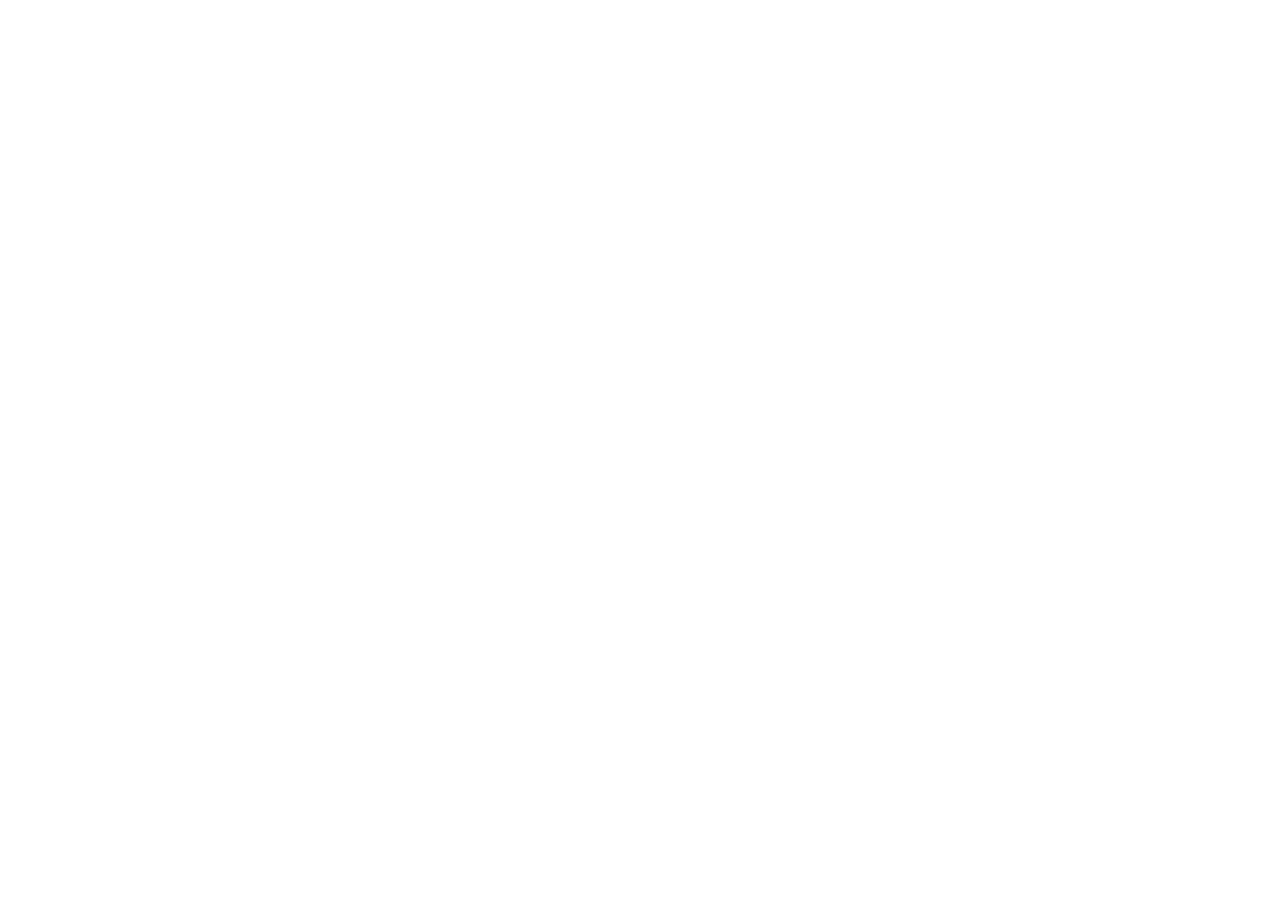
==== index.html @ bfa75e4f "Files and Folders structure done" ====
<!DOCTYPE html>
<html lang="en">
<head>
  <meta charset="UTF-8" />
  <meta name="viewport" content="width=device-width, initial-scale=1.0" />
  <title>linux-quest</title>
  <link rel="stylesheet" href="assets/css/style.css" />
</head>
<body>
  <script src="assets/js/app.js"></script>
</body>
</html>
---- assets/css/style.css ----
/* linux-quest styles */
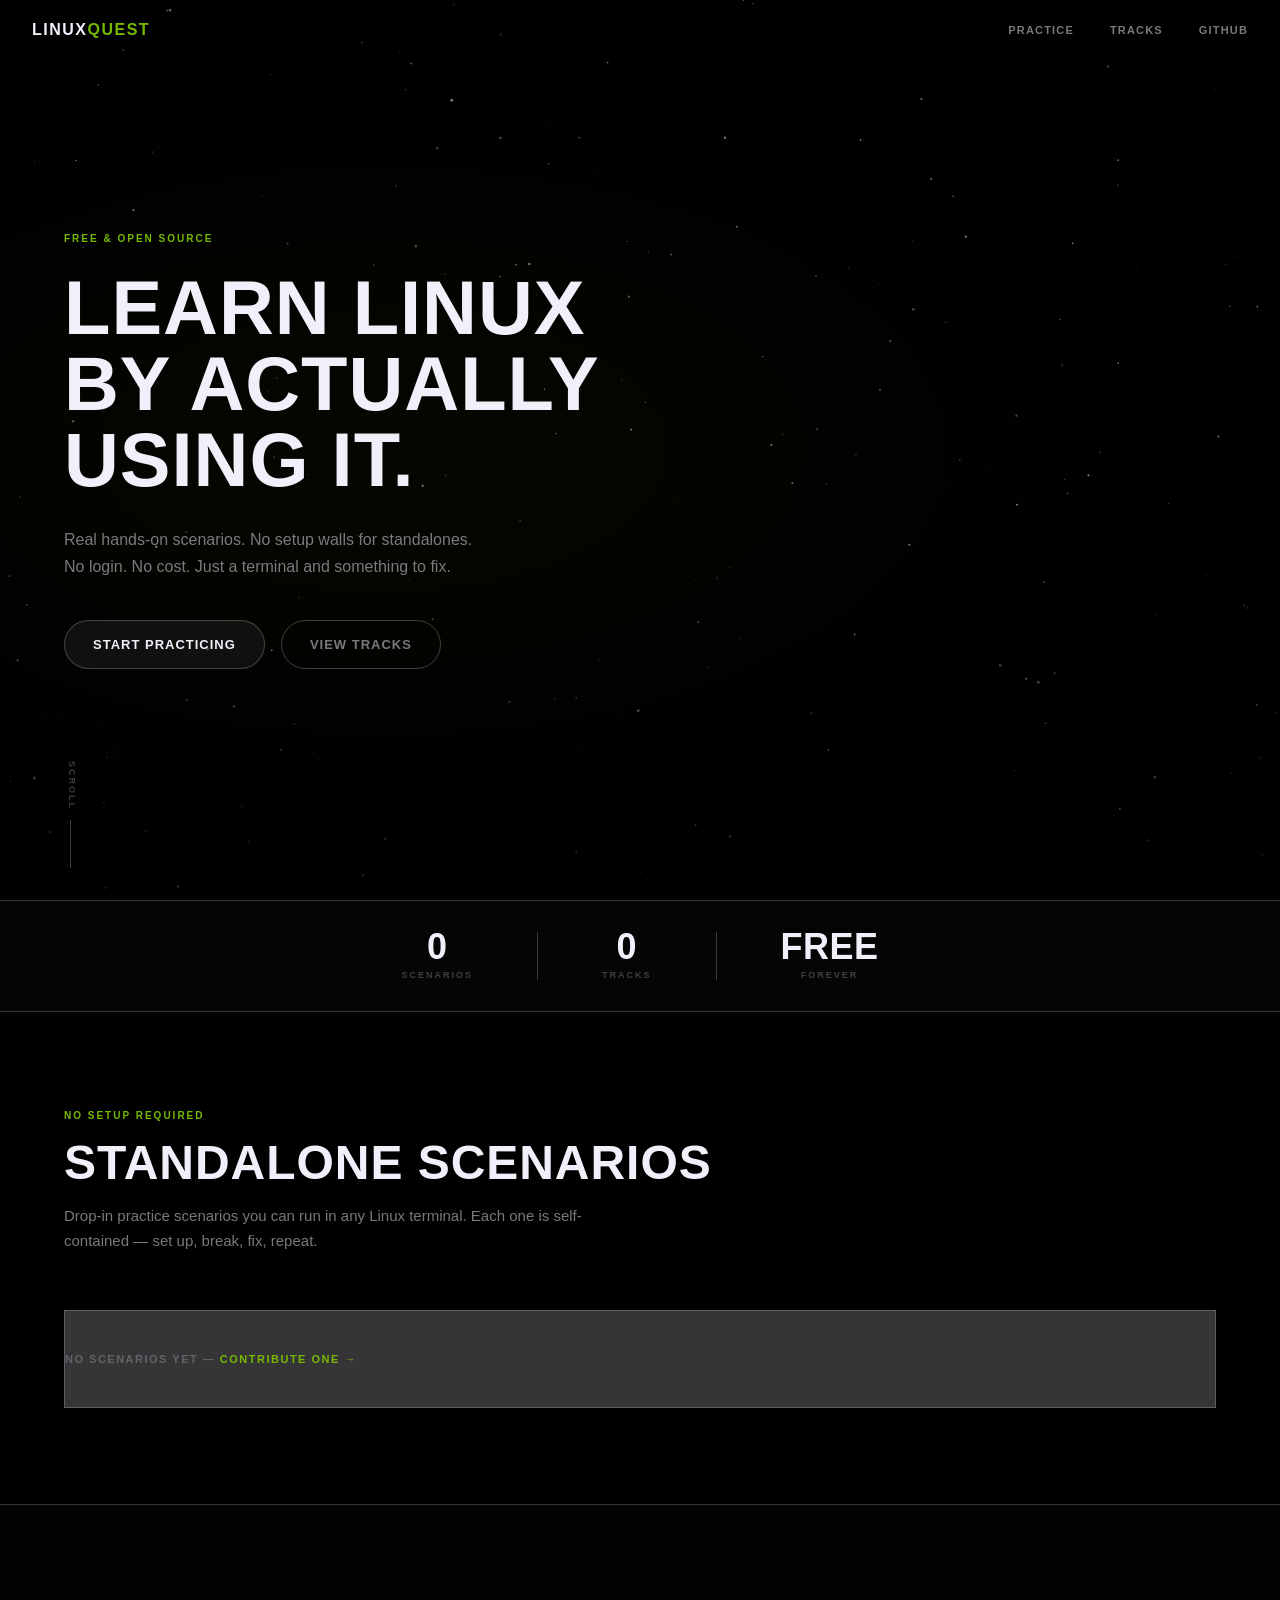
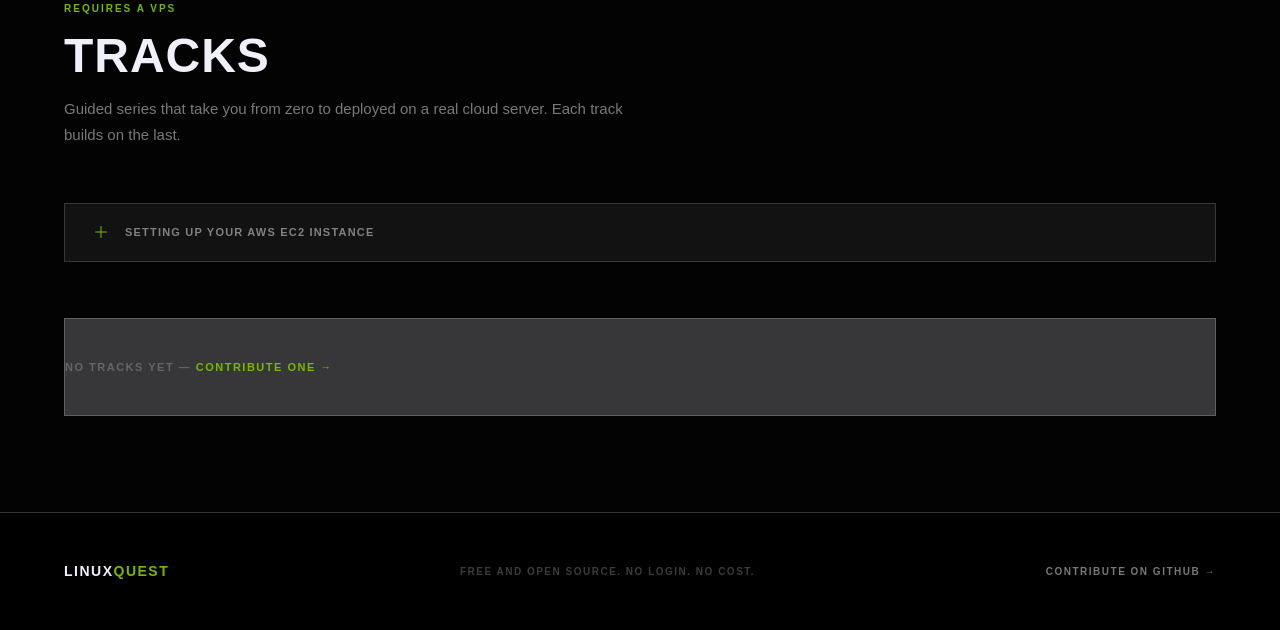
==== commit 1218d37f: "feat: build landing page with SpaceX cinematic design and motion - Full hero section with animated s" ====
--- a/index.html
+++ b/index.html
@@ -3,10 +3,148 @@
 <head>
   <meta charset="UTF-8" />
   <meta name="viewport" content="width=device-width, initial-scale=1.0" />
-  <title>linux-quest</title>
+  <title>LinuxQuest — Learn Linux &amp; DevOps by Doing</title>
+  <meta name="description" content="Free, open source, hands-on Linux and DevOps practice scenarios. No login, no cost." />
   <link rel="stylesheet" href="assets/css/style.css" />
 </head>
 <body>
+
+  <!-- ── Navigation ─────────────────────────────────────────────────── -->
+  <nav class="nav" id="nav">
+    <div class="nav-inner">
+      <a href="index.html" class="nav-logo">LINUX<span class="accent">QUEST</span></a>
+      <div class="nav-links">
+        <a href="#standalone" class="nav-link">PRACTICE</a>
+        <a href="#tracks" class="nav-link">TRACKS</a>
+        <a href="https://github.com/HassanAbdullahHere/linux-quest"
+           class="nav-link" target="_blank" rel="noopener">GITHUB</a>
+      </div>
+      <button class="nav-hamburger" id="nav-hamburger" aria-label="Toggle menu">
+        <span></span><span></span><span></span>
+      </button>
+    </div>
+    <!-- Mobile menu -->
+    <div class="nav-mobile" id="nav-mobile">
+      <a href="#standalone" class="nav-mobile-link">PRACTICE</a>
+      <a href="#tracks" class="nav-mobile-link">TRACKS</a>
+      <a href="https://github.com/HassanAbdullahHere/linux-quest"
+         class="nav-mobile-link" target="_blank" rel="noopener">GITHUB</a>
+    </div>
+  </nav>
+
+  <!-- ── Hero ───────────────────────────────────────────────────────── -->
+  <section class="hero" id="hero">
+    <canvas class="hero-canvas" id="hero-canvas" aria-hidden="true"></canvas>
+    <div class="hero-overlay" aria-hidden="true"></div>
+    <div class="hero-content">
+      <p class="hero-label animate" data-delay="0">FREE &amp; OPEN SOURCE</p>
+      <h1 class="hero-title animate" data-delay="100">
+        LEARN LINUX<br>BY ACTUALLY<br>USING IT.
+      </h1>
+      <p class="hero-sub animate" data-delay="200">
+        Real hands-on scenarios. No setup walls for standalones.<br>
+        No login. No cost. Just a terminal and something to fix.
+      </p>
+      <div class="hero-actions animate" data-delay="300">
+        <a href="#standalone" class="btn-ghost">START PRACTICING</a>
+        <a href="#tracks" class="btn-ghost-dim">VIEW TRACKS</a>
+      </div>
+    </div>
+    <div class="hero-scroll" aria-hidden="true">
+      <span class="hero-scroll-label">SCROLL</span>
+      <div class="hero-scroll-line"></div>
+    </div>
+  </section>
+
+  <!-- ── Stats Bar ──────────────────────────────────────────────────── -->
+  <div class="stats-bar">
+    <div class="stats-inner">
+      <div class="stat animate"><span class="stat-num" id="stat-scenarios">0</span><span class="stat-label">SCENARIOS</span></div>
+      <div class="stat-divider" aria-hidden="true"></div>
+      <div class="stat animate"><span class="stat-num" id="stat-tracks">0</span><span class="stat-label">TRACKS</span></div>
+      <div class="stat-divider" aria-hidden="true"></div>
+      <div class="stat animate"><span class="stat-num">FREE</span><span class="stat-label">FOREVER</span></div>
+    </div>
+  </div>
+
+  <!-- ── Standalone Scenarios ───────────────────────────────────────── -->
+  <section class="scene scene-standalone" id="standalone">
+    <div class="scene-inner">
+      <header class="scene-header animate">
+        <p class="scene-label">NO SETUP REQUIRED</p>
+        <h2 class="scene-title">STANDALONE SCENARIOS</h2>
+        <p class="scene-desc">Drop-in practice scenarios you can run in any Linux terminal. Each one is self-contained — set up, break, fix, repeat.</p>
+      </header>
+      <div id="standalone-grid" class="scenario-grid" aria-live="polite">
+        <p class="state-msg">LOADING SCENARIOS…</p>
+      </div>
+    </div>
+  </section>
+
+  <!-- ── Tracks ─────────────────────────────────────────────────────── -->
+  <section class="scene scene-tracks" id="tracks">
+    <div class="scene-inner">
+      <header class="scene-header animate">
+        <p class="scene-label">REQUIRES A VPS</p>
+        <h2 class="scene-title">TRACKS</h2>
+        <p class="scene-desc">Guided series that take you from zero to deployed on a real cloud server. Each track builds on the last.</p>
+      </header>
+
+      <!-- EC2 Setup Accordion -->
+      <details class="accordion animate">
+        <summary class="accordion-summary">
+          <span class="accordion-icon" aria-hidden="true"></span>
+          <span>SETTING UP YOUR AWS EC2 INSTANCE</span>
+        </summary>
+        <div class="accordion-body">
+          <p class="accordion-intro">
+            Tracks run on a real cloud VPS — an AWS EC2 instance.
+            The free tier is more than enough. Follow these two videos to get set up.
+          </p>
+          <div class="video-grid">
+            <div class="video-wrap">
+              <p class="video-label">01 — CREATE A FREE AWS ACCOUNT</p>
+              <div class="video-frame">
+                <!-- <iframe src="https://www.youtube.com/embed/VIDEO_ID_1"
+                  title="How to create a free AWS account" allowfullscreen></iframe> -->
+                <div class="video-placeholder">
+                  <span class="video-ph-title">HOW TO CREATE A FREE AWS ACCOUNT</span>
+                  <small class="video-ph-sub">YOUTUBE VIDEO COMING SOON</small>
+                </div>
+              </div>
+            </div>
+            <div class="video-wrap">
+              <p class="video-label">02 — LAUNCH AN EC2 AND SSH INTO IT</p>
+              <div class="video-frame">
+                <!-- <iframe src="https://www.youtube.com/embed/VIDEO_ID_2"
+                  title="How to launch an EC2 and SSH into it" allowfullscreen></iframe> -->
+                <div class="video-placeholder">
+                  <span class="video-ph-title">HOW TO LAUNCH AN EC2 AND SSH INTO IT</span>
+                  <small class="video-ph-sub">YOUTUBE VIDEO COMING SOON</small>
+                </div>
+              </div>
+            </div>
+          </div>
+        </div>
+      </details>
+
+      <!-- Tracks Grid -->
+      <div id="tracks-grid" class="tracks-grid" aria-live="polite">
+        <p class="state-msg">LOADING TRACKS…</p>
+      </div>
+    </div>
+  </section>
+
+  <!-- ── Footer ─────────────────────────────────────────────────────── -->
+  <footer class="footer">
+    <div class="footer-inner">
+      <a href="index.html" class="nav-logo footer-logo">LINUX<span class="accent">QUEST</span></a>
+      <p class="footer-text">FREE AND OPEN SOURCE. NO LOGIN. NO COST.</p>
+      <a href="https://github.com/HassanAbdullahHere/linux-quest"
+         class="footer-link" target="_blank" rel="noopener">CONTRIBUTE ON GITHUB →</a>
+    </div>
+  </footer>
+
   <script src="assets/js/app.js"></script>
 </body>
 </html>
--- a/assets/css/style.css
+++ b/assets/css/style.css
@@ -1 +1,851 @@
-/* linux-quest styles */
+/* ── LinuxQuest — SpaceX Cinematic Design System ─────────────────── */
+
+/* ── Custom Properties ─────────────────────────────────────────────── */
+:root {
+  --black:        #000000;
+  --spectral:     #f0f0fa;
+  --muted:        rgba(240, 240, 250, 0.5);
+  --faint:        rgba(240, 240, 250, 0.25);
+  --ghost-bg:     rgba(240, 240, 250, 0.06);
+  --ghost-border: rgba(240, 240, 250, 0.22);
+  --ghost-hover:  rgba(240, 240, 250, 0.13);
+  --overlay:      rgba(0, 0, 0, 0.55);
+  --green:        #76b900;   /* terminal accent — used sparingly */
+  --green-dim:    rgba(118, 185, 0, 0.7);
+
+  --font: Arial, Verdana, sans-serif;
+  --radius-btn: 32px;
+  --radius-sm: 4px;
+}
+
+/* ── Reset ──────────────────────────────────────────────────────────── */
+*, *::before, *::after { box-sizing: border-box; margin: 0; padding: 0; }
+
+html { scroll-behavior: smooth; }
+
+body {
+  font-family: var(--font);
+  font-size: 16px;
+  line-height: 1.5;
+  background: var(--black);
+  color: var(--spectral);
+  overflow-x: hidden;
+}
+
+a { text-decoration: none; color: inherit; }
+img { display: block; max-width: 100%; }
+
+/* ── Scroll Animations ──────────────────────────────────────────────── */
+.animate {
+  opacity: 0;
+  transform: translateY(28px);
+  transition: opacity 0.75s cubic-bezier(0.22, 1, 0.36, 1),
+              transform 0.75s cubic-bezier(0.22, 1, 0.36, 1);
+}
+
+.animate.visible {
+  opacity: 1;
+  transform: translateY(0);
+}
+
+/* ── Navigation ─────────────────────────────────────────────────────── */
+.nav {
+  position: fixed;
+  top: 0;
+  left: 0;
+  right: 0;
+  z-index: 100;
+  transition: background 0.4s ease, border-color 0.4s ease;
+  border-bottom: 1px solid transparent;
+}
+
+.nav.scrolled {
+  background: rgba(0, 0, 0, 0.82);
+  backdrop-filter: blur(14px);
+  -webkit-backdrop-filter: blur(14px);
+  border-bottom-color: var(--ghost-border);
+}
+
+.nav-inner {
+  display: flex;
+  align-items: center;
+  justify-content: space-between;
+  height: 60px;
+  padding: 0 32px;
+  max-width: 1400px;
+  margin-inline: auto;
+}
+
+.nav-logo {
+  font-size: 16px;
+  font-weight: 700;
+  letter-spacing: 1.5px;
+  color: var(--spectral);
+}
+
+.nav-logo .accent { color: var(--green); }
+
+.nav-links {
+  display: flex;
+  align-items: center;
+  gap: 36px;
+}
+
+.nav-link {
+  font-size: 11px;
+  font-weight: 700;
+  letter-spacing: 1.17px;
+  text-transform: uppercase;
+  color: var(--muted);
+  transition: color 0.2s;
+}
+
+.nav-link:hover { color: var(--spectral); }
+
+/* Hamburger */
+.nav-hamburger {
+  display: none;
+  flex-direction: column;
+  gap: 5px;
+  background: none;
+  border: none;
+  cursor: pointer;
+  padding: 4px;
+}
+
+.nav-hamburger span {
+  display: block;
+  width: 22px;
+  height: 1px;
+  background: var(--spectral);
+  transition: transform 0.25s, opacity 0.25s;
+}
+
+.nav-hamburger.open span:nth-child(1) { transform: translateY(6px) rotate(45deg); }
+.nav-hamburger.open span:nth-child(2) { opacity: 0; }
+.nav-hamburger.open span:nth-child(3) { transform: translateY(-6px) rotate(-45deg); }
+
+/* Mobile menu */
+.nav-mobile {
+  display: none;
+  flex-direction: column;
+  background: rgba(0, 0, 0, 0.95);
+  border-top: 1px solid var(--ghost-border);
+  padding: 16px 32px 24px;
+  gap: 4px;
+}
+
+.nav-mobile.open { display: flex; }
+
+.nav-mobile-link {
+  font-size: 13px;
+  font-weight: 700;
+  letter-spacing: 1.17px;
+  text-transform: uppercase;
+  color: var(--muted);
+  padding: 12px 0;
+  border-bottom: 1px solid var(--ghost-border);
+  transition: color 0.2s;
+}
+
+.nav-mobile-link:last-child { border-bottom: none; }
+.nav-mobile-link:hover { color: var(--spectral); }
+
+/* ── Buttons ─────────────────────────────────────────────────────────── */
+.btn-ghost {
+  display: inline-block;
+  padding: 14px 28px;
+  background: var(--ghost-bg);
+  border: 1px solid var(--ghost-border);
+  border-radius: var(--radius-btn);
+  color: var(--spectral);
+  font-size: 13px;
+  font-weight: 700;
+  letter-spacing: 1px;
+  text-transform: uppercase;
+  cursor: pointer;
+  transition: background 0.2s, border-color 0.2s, transform 0.15s;
+  white-space: nowrap;
+}
+
+.btn-ghost:hover {
+  background: rgba(240, 240, 250, 0.12);
+  border-color: rgba(240, 240, 250, 0.5);
+  transform: translateY(-1px);
+}
+
+.btn-ghost:active { transform: translateY(0); }
+
+.btn-ghost-dim {
+  display: inline-block;
+  padding: 14px 28px;
+  background: transparent;
+  border: 1px solid var(--faint);
+  border-radius: var(--radius-btn);
+  color: var(--muted);
+  font-size: 13px;
+  font-weight: 700;
+  letter-spacing: 1px;
+  text-transform: uppercase;
+  cursor: pointer;
+  transition: border-color 0.2s, color 0.2s, transform 0.15s;
+  white-space: nowrap;
+}
+
+.btn-ghost-dim:hover {
+  border-color: var(--ghost-border);
+  color: var(--spectral);
+  transform: translateY(-1px);
+}
+
+/* Small ghost for cards */
+.btn-ghost-sm {
+  display: inline-block;
+  padding: 10px 20px;
+  background: var(--ghost-bg);
+  border: 1px solid var(--ghost-border);
+  border-radius: var(--radius-btn);
+  color: var(--spectral);
+  font-size: 11px;
+  font-weight: 700;
+  letter-spacing: 1px;
+  text-transform: uppercase;
+  cursor: pointer;
+  transition: background 0.2s, border-color 0.2s;
+}
+
+.btn-ghost-sm:hover {
+  background: rgba(240, 240, 250, 0.12);
+  border-color: rgba(240, 240, 250, 0.5);
+}
+
+/* ── Hero ─────────────────────────────────────────────────────────────── */
+.hero {
+  position: relative;
+  width: 100%;
+  height: 100vh;
+  min-height: 600px;
+  display: flex;
+  align-items: center;
+  overflow: hidden;
+}
+
+.hero-canvas {
+  position: absolute;
+  inset: 0;
+  width: 100%;
+  height: 100%;
+}
+
+.hero-overlay {
+  position: absolute;
+  inset: 0;
+  background: radial-gradient(ellipse at 30% 50%, rgba(118, 185, 0, 0.04) 0%, transparent 60%),
+              linear-gradient(to bottom, rgba(0,0,0,0.2) 0%, rgba(0,0,0,0) 40%, rgba(0,0,0,0.6) 100%);
+  pointer-events: none;
+}
+
+.hero-content {
+  position: relative;
+  z-index: 2;
+  padding: 0 64px;
+  max-width: 900px;
+}
+
+.hero-label {
+  font-size: 10px;
+  font-weight: 700;
+  letter-spacing: 2px;
+  text-transform: uppercase;
+  color: var(--green);
+  margin-bottom: 24px;
+}
+
+.hero-title {
+  font-size: clamp(40px, 6vw, 76px);
+  font-weight: 700;
+  line-height: 1.0;
+  letter-spacing: 0.96px;
+  text-transform: uppercase;
+  color: var(--spectral);
+  margin-bottom: 28px;
+}
+
+.hero-sub {
+  font-size: 16px;
+  font-weight: 400;
+  line-height: 1.7;
+  color: var(--muted);
+  margin-bottom: 40px;
+  max-width: 480px;
+}
+
+.hero-actions {
+  display: flex;
+  gap: 16px;
+  flex-wrap: wrap;
+}
+
+/* Scroll hint */
+.hero-scroll {
+  position: absolute;
+  bottom: 32px;
+  left: 64px;
+  z-index: 2;
+  display: flex;
+  flex-direction: column;
+  align-items: center;
+  gap: 10px;
+}
+
+.hero-scroll-label {
+  font-size: 9px;
+  font-weight: 700;
+  letter-spacing: 2px;
+  text-transform: uppercase;
+  color: var(--faint);
+  writing-mode: vertical-lr;
+}
+
+.hero-scroll-line {
+  width: 1px;
+  height: 48px;
+  background: var(--faint);
+  position: relative;
+  overflow: hidden;
+}
+
+.hero-scroll-line::after {
+  content: '';
+  position: absolute;
+  top: -100%;
+  left: 0;
+  width: 100%;
+  height: 100%;
+  background: var(--spectral);
+  animation: scrollPulse 2s ease-in-out infinite;
+}
+
+@keyframes scrollPulse {
+  0%   { top: -100%; }
+  50%  { top: 0%; }
+  100% { top: 100%; }
+}
+
+/* ── Stats Bar ────────────────────────────────────────────────────────── */
+.stats-bar {
+  border-top: 1px solid var(--ghost-border);
+  border-bottom: 1px solid var(--ghost-border);
+  background: rgba(240, 240, 250, 0.02);
+}
+
+.stats-inner {
+  display: flex;
+  align-items: center;
+  justify-content: center;
+  gap: 0;
+  max-width: 1400px;
+  margin-inline: auto;
+  padding: 0 32px;
+}
+
+.stat {
+  display: flex;
+  flex-direction: column;
+  align-items: center;
+  gap: 4px;
+  padding: 28px 64px;
+}
+
+.stat-num {
+  font-size: 36px;
+  font-weight: 700;
+  letter-spacing: 0.5px;
+  color: var(--spectral);
+  line-height: 1;
+}
+
+.stat-label {
+  font-size: 9px;
+  font-weight: 700;
+  letter-spacing: 2px;
+  text-transform: uppercase;
+  color: var(--faint);
+}
+
+.stat-divider {
+  width: 1px;
+  height: 48px;
+  background: var(--ghost-border);
+  flex-shrink: 0;
+}
+
+/* ── Scenes (Sections) ───────────────────────────────────────────────── */
+.scene {
+  padding: 96px 0;
+  position: relative;
+}
+
+.scene-standalone {
+  background: var(--black);
+}
+
+.scene-tracks {
+  background: #030303;
+  border-top: 1px solid var(--ghost-border);
+}
+
+.scene-inner {
+  max-width: 1400px;
+  margin-inline: auto;
+  padding: 0 64px;
+}
+
+.scene-header {
+  margin-bottom: 56px;
+}
+
+.scene-label {
+  font-size: 10px;
+  font-weight: 700;
+  letter-spacing: 2px;
+  text-transform: uppercase;
+  color: var(--green);
+  margin-bottom: 16px;
+}
+
+.scene-title {
+  font-size: clamp(28px, 4vw, 48px);
+  font-weight: 700;
+  letter-spacing: 0.96px;
+  text-transform: uppercase;
+  color: var(--spectral);
+  line-height: 1.0;
+  margin-bottom: 16px;
+}
+
+.scene-desc {
+  font-size: 15px;
+  font-weight: 400;
+  line-height: 1.7;
+  color: var(--muted);
+  max-width: 560px;
+}
+
+/* ── State Messages ─────────────────────────────────────────────────── */
+.state-msg {
+  font-size: 11px;
+  font-weight: 700;
+  letter-spacing: 1.5px;
+  text-transform: uppercase;
+  color: var(--faint);
+  padding: 40px 0;
+}
+
+/* ── Scenario Cards ──────────────────────────────────────────────────── */
+.scenario-grid {
+  display: grid;
+  grid-template-columns: repeat(auto-fill, minmax(300px, 1fr));
+  gap: 1px;
+  background: var(--ghost-border);
+  border: 1px solid var(--ghost-border);
+}
+
+.scenario-card {
+  background: var(--black);
+  padding: 32px;
+  display: flex;
+  flex-direction: column;
+  gap: 16px;
+  cursor: pointer;
+  transition: background 0.25s;
+  position: relative;
+  overflow: hidden;
+}
+
+.scenario-card::before {
+  content: '';
+  position: absolute;
+  top: 0;
+  left: 0;
+  right: 0;
+  height: 1px;
+  background: var(--green);
+  transform: scaleX(0);
+  transform-origin: left;
+  transition: transform 0.35s cubic-bezier(0.22, 1, 0.36, 1);
+}
+
+.scenario-card:hover { background: var(--ghost-bg); }
+.scenario-card:hover::before { transform: scaleX(1); }
+
+/* Difficulty labels */
+.card-label {
+  font-size: 9px;
+  font-weight: 700;
+  letter-spacing: 2px;
+  text-transform: uppercase;
+}
+
+.card-label-beginner     { color: var(--green); }
+.card-label-intermediate { color: #df6500; }
+.card-label-advanced     { color: #e52020; }
+
+.card-done {
+  font-size: 9px;
+  font-weight: 700;
+  letter-spacing: 2px;
+  text-transform: uppercase;
+  color: var(--green);
+  opacity: 0.6;
+}
+
+.card-meta {
+  display: flex;
+  align-items: center;
+  gap: 16px;
+}
+
+.card-title {
+  font-size: 18px;
+  font-weight: 700;
+  letter-spacing: 0.3px;
+  text-transform: uppercase;
+  color: var(--spectral);
+  line-height: 1.2;
+}
+
+.card-desc {
+  font-size: 14px;
+  font-weight: 400;
+  line-height: 1.65;
+  color: var(--muted);
+  flex: 1;
+}
+
+.card-tags {
+  display: flex;
+  flex-wrap: wrap;
+  gap: 8px;
+}
+
+.tag {
+  font-size: 9px;
+  font-weight: 700;
+  letter-spacing: 1.2px;
+  text-transform: uppercase;
+  color: var(--faint);
+  border: 1px solid var(--ghost-border);
+  padding: 4px 10px;
+  border-radius: 2px;
+}
+
+/* ── Accordion ────────────────────────────────────────────────────────── */
+.accordion {
+  border: 1px solid var(--ghost-border);
+  margin-bottom: 56px;
+}
+
+.accordion-summary {
+  display: flex;
+  align-items: center;
+  gap: 16px;
+  padding: 20px 28px;
+  cursor: pointer;
+  font-size: 11px;
+  font-weight: 700;
+  letter-spacing: 1.2px;
+  text-transform: uppercase;
+  color: var(--muted);
+  background: var(--ghost-bg);
+  list-style: none;
+  user-select: none;
+  transition: color 0.2s, background 0.2s;
+}
+
+.accordion-summary:hover { color: var(--spectral); background: rgba(240,240,250,0.05); }
+.accordion-summary::-webkit-details-marker { display: none; }
+
+.accordion-icon {
+  width: 16px;
+  height: 16px;
+  flex-shrink: 0;
+  position: relative;
+}
+
+.accordion-icon::before,
+.accordion-icon::after {
+  content: '';
+  position: absolute;
+  background: var(--green);
+  transition: transform 0.25s, opacity 0.25s;
+  border-radius: 1px;
+}
+
+.accordion-icon::before {
+  width: 12px; height: 1px;
+  top: 50%; left: 50%;
+  transform: translate(-50%, -50%);
+}
+
+.accordion-icon::after {
+  width: 1px; height: 12px;
+  top: 50%; left: 50%;
+  transform: translate(-50%, -50%);
+}
+
+details[open] .accordion-icon::after { transform: translate(-50%, -50%) rotate(90deg); opacity: 0; }
+
+.accordion-body {
+  padding: 28px;
+  border-top: 1px solid var(--ghost-border);
+  background: rgba(0, 0, 0, 0.5);
+}
+
+.accordion-intro {
+  font-size: 14px;
+  line-height: 1.7;
+  color: var(--muted);
+  margin-bottom: 28px;
+}
+
+.video-grid {
+  display: grid;
+  grid-template-columns: repeat(auto-fit, minmax(260px, 1fr));
+  gap: 24px;
+}
+
+.video-label {
+  font-size: 9px;
+  font-weight: 700;
+  letter-spacing: 2px;
+  text-transform: uppercase;
+  color: var(--faint);
+  margin-bottom: 12px;
+}
+
+.video-frame {
+  position: relative;
+  width: 100%;
+  aspect-ratio: 16 / 9;
+  overflow: hidden;
+  border: 1px solid var(--ghost-border);
+}
+
+.video-frame iframe {
+  position: absolute;
+  inset: 0;
+  width: 100%;
+  height: 100%;
+  border: none;
+}
+
+.video-placeholder {
+  position: absolute;
+  inset: 0;
+  display: flex;
+  flex-direction: column;
+  align-items: center;
+  justify-content: center;
+  gap: 8px;
+  text-align: center;
+  padding: 20px;
+  background: var(--ghost-bg);
+}
+
+.video-ph-title {
+  font-size: 11px;
+  font-weight: 700;
+  letter-spacing: 0.8px;
+  text-transform: uppercase;
+  color: var(--muted);
+}
+
+.video-ph-sub {
+  font-size: 9px;
+  letter-spacing: 1px;
+  text-transform: uppercase;
+  color: var(--faint);
+}
+
+/* ── Tracks Grid ─────────────────────────────────────────────────────── */
+.tracks-grid {
+  display: grid;
+  grid-template-columns: repeat(auto-fill, minmax(340px, 1fr));
+  gap: 1px;
+  background: var(--ghost-border);
+  border: 1px solid var(--ghost-border);
+}
+
+.track-card {
+  background: #030303;
+  padding: 36px;
+  display: flex;
+  flex-direction: column;
+  gap: 16px;
+  transition: background 0.25s;
+  position: relative;
+  overflow: hidden;
+}
+
+.track-card::after {
+  content: '';
+  position: absolute;
+  bottom: 0;
+  left: 0;
+  right: 0;
+  height: 1px;
+  background: linear-gradient(to right, transparent, var(--green), transparent);
+  transform: scaleX(0);
+  transition: transform 0.5s cubic-bezier(0.22, 1, 0.36, 1);
+}
+
+.track-card:hover { background: rgba(240, 240, 250, 0.02); }
+.track-card:hover::after { transform: scaleX(1); }
+
+.track-env {
+  font-size: 9px;
+  font-weight: 700;
+  letter-spacing: 2px;
+  text-transform: uppercase;
+  color: var(--green);
+}
+
+.track-title {
+  font-size: 22px;
+  font-weight: 700;
+  letter-spacing: 0.5px;
+  text-transform: uppercase;
+  color: var(--spectral);
+  line-height: 1.15;
+}
+
+.track-desc {
+  font-size: 14px;
+  font-weight: 400;
+  line-height: 1.67;
+  color: var(--muted);
+  flex: 1;
+}
+
+/* Track step path */
+.track-path {
+  display: flex;
+  align-items: center;
+  gap: 6px;
+  flex-wrap: wrap;
+}
+
+.track-step {
+  font-size: 9px;
+  font-weight: 700;
+  letter-spacing: 1px;
+  color: var(--faint);
+  border: 1px solid var(--ghost-border);
+  padding: 3px 8px;
+}
+
+.track-step-arrow {
+  font-size: 10px;
+  color: var(--ghost-border);
+}
+
+.track-count {
+  font-size: 9px;
+  font-weight: 700;
+  letter-spacing: 2px;
+  text-transform: uppercase;
+  color: var(--faint);
+}
+
+/* ── Footer ─────────────────────────────────────────────────────────── */
+.footer {
+  border-top: 1px solid var(--ghost-border);
+  padding: 48px 0;
+}
+
+.footer-inner {
+  max-width: 1400px;
+  margin-inline: auto;
+  padding: 0 64px;
+  display: flex;
+  align-items: center;
+  justify-content: space-between;
+  flex-wrap: wrap;
+  gap: 20px;
+}
+
+.footer-logo { font-size: 14px; }
+
+.footer-text {
+  font-size: 10px;
+  font-weight: 700;
+  letter-spacing: 1.5px;
+  text-transform: uppercase;
+  color: var(--faint);
+}
+
+.footer-link {
+  font-size: 10px;
+  font-weight: 700;
+  letter-spacing: 1.5px;
+  text-transform: uppercase;
+  color: var(--muted);
+  transition: color 0.2s;
+}
+
+.footer-link:hover { color: var(--spectral); }
+
+/* ── Keyframes ───────────────────────────────────────────────────────── */
+@keyframes fadeUp {
+  from { opacity: 0; transform: translateY(20px); }
+  to   { opacity: 1; transform: translateY(0); }
+}
+
+/* Counter animation */
+.stat-num.counting {
+  animation: countPulse 0.1s ease;
+}
+
+@keyframes countPulse {
+  0%   { opacity: 0.4; }
+  100% { opacity: 1; }
+}
+
+/* ── Responsive ─────────────────────────────────────────────────────── */
+@media (max-width: 1024px) {
+  .scene-inner { padding: 0 40px; }
+  .hero-content { padding: 0 40px; }
+  .hero-scroll { left: 40px; }
+  .footer-inner { padding: 0 40px; }
+  .stat { padding: 24px 40px; }
+}
+
+@media (max-width: 768px) {
+  .nav-links { display: none; }
+  .nav-hamburger { display: flex; }
+
+  .hero-content { padding: 0 24px; }
+  .hero-scroll { display: none; }
+  .hero-sub br { display: none; }
+
+  .scene-inner { padding: 0 24px; }
+  .scene { padding: 64px 0; }
+
+  .stats-inner { flex-wrap: wrap; justify-content: center; gap: 0; }
+  .stat { padding: 20px 28px; }
+  .stat-divider { display: none; }
+
+  .footer-inner { padding: 0 24px; flex-direction: column; align-items: flex-start; }
+
+  .accordion-body { padding: 20px; }
+
+  .scenario-grid { grid-template-columns: 1fr; }
+  .tracks-grid { grid-template-columns: 1fr; }
+}
+
+@media (max-width: 480px) {
+  .hero-actions { flex-direction: column; }
+  .btn-ghost, .btn-ghost-dim { text-align: center; }
+  .nav-inner { padding: 0 20px; }
+}
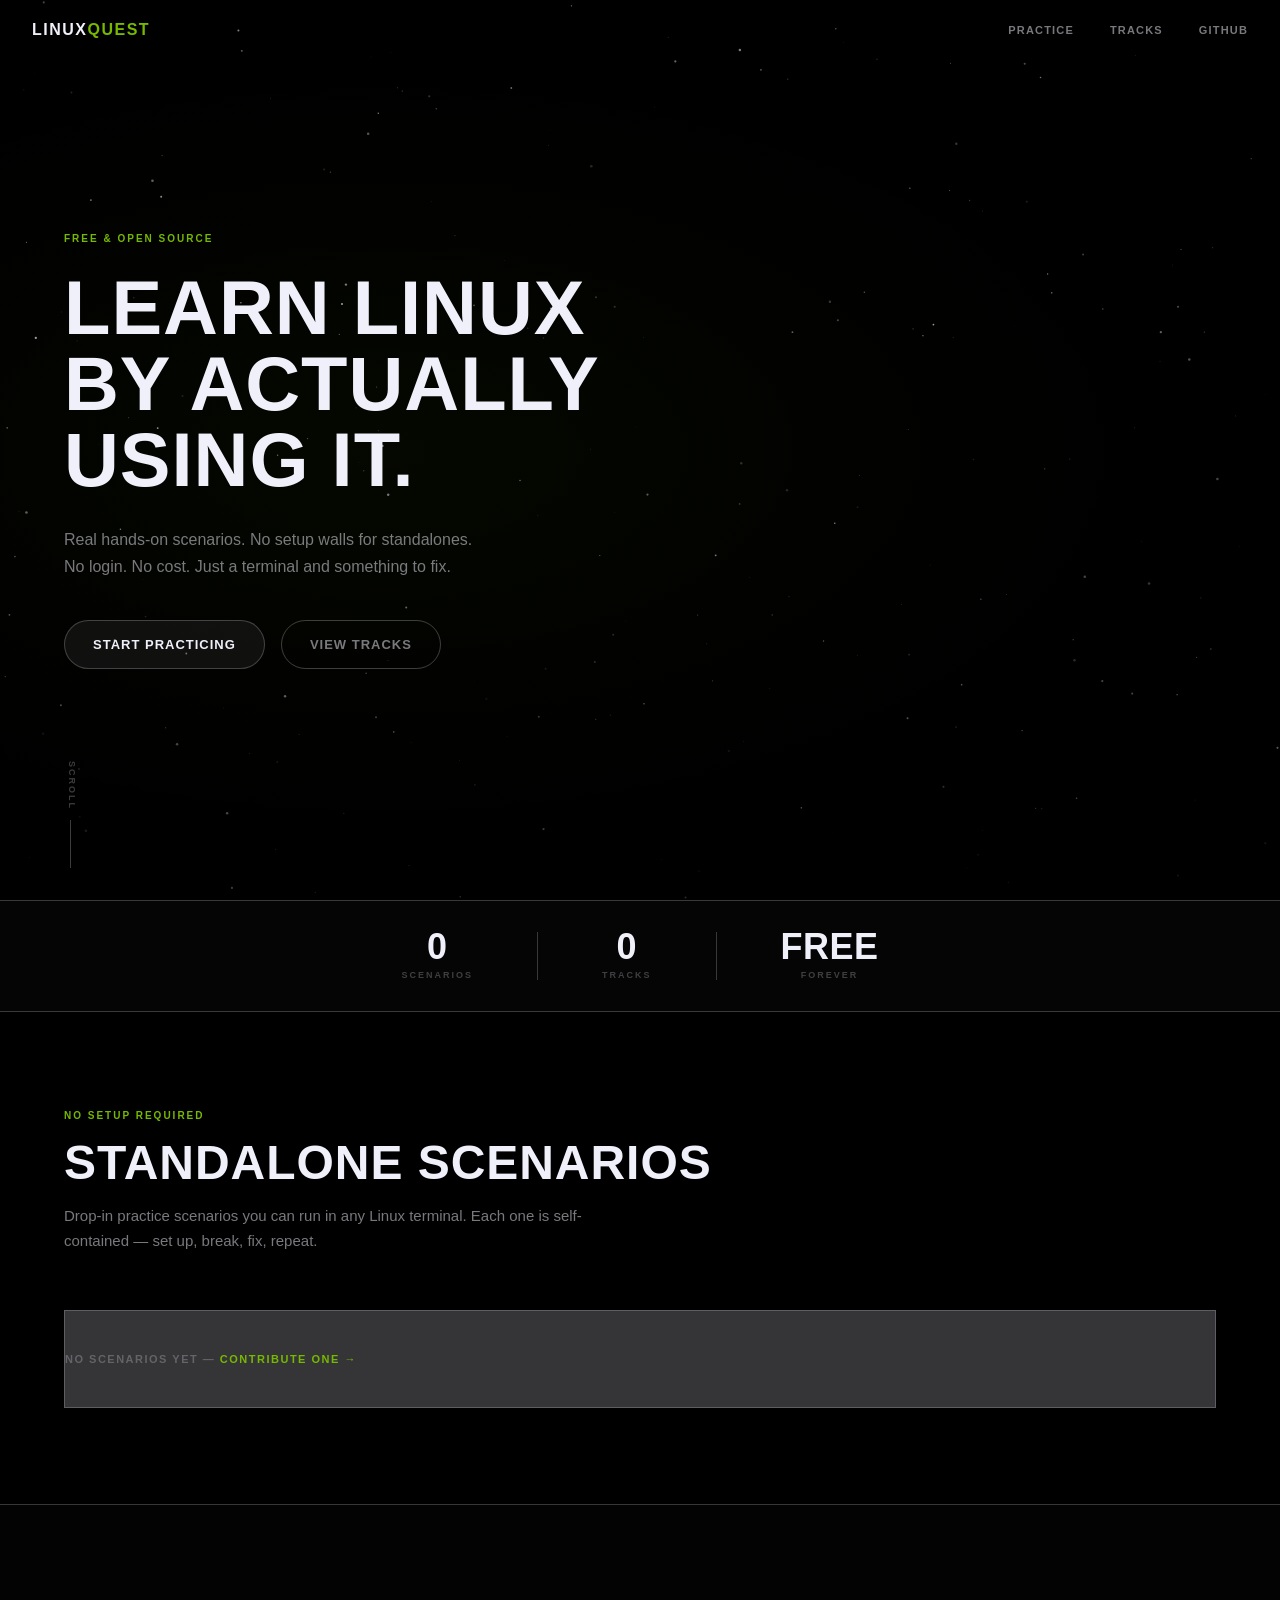
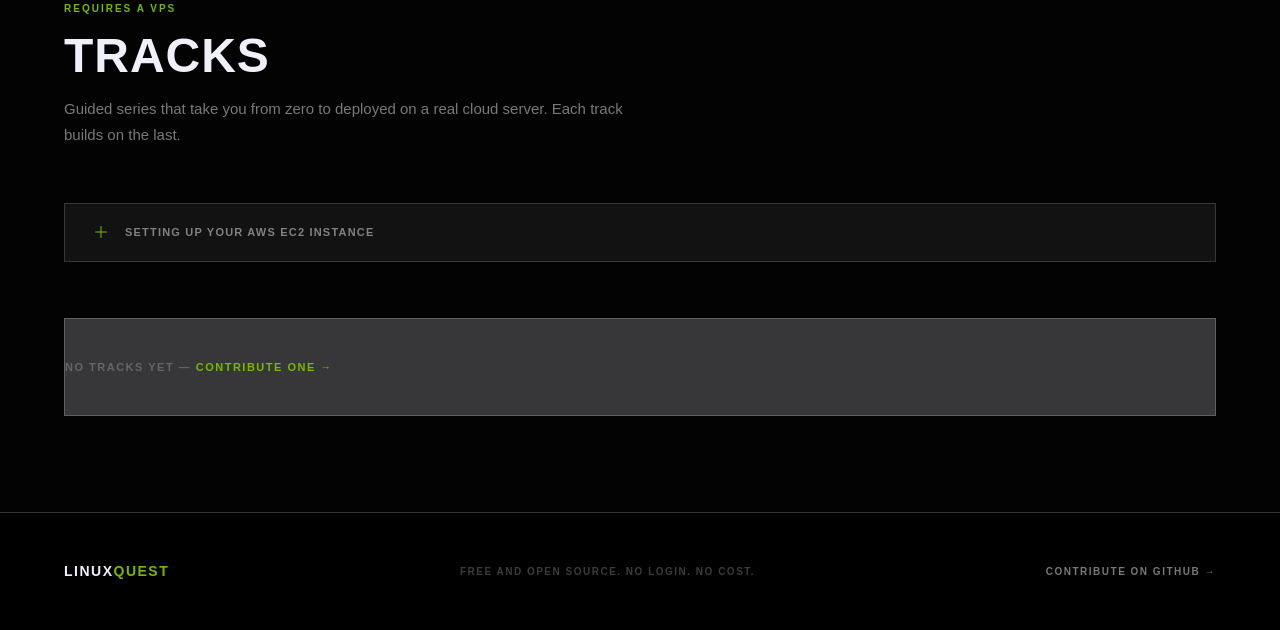
==== commit 8104d32d: "Tutorial links successfully added and iframe testing done." ====
--- a/index.html
+++ b/index.html
@@ -105,23 +105,19 @@
             <div class="video-wrap">
               <p class="video-label">01 — CREATE A FREE AWS ACCOUNT</p>
               <div class="video-frame">
-                <!-- <iframe src="https://www.youtube.com/embed/VIDEO_ID_1"
-                  title="How to create a free AWS account" allowfullscreen></iframe> -->
-                <div class="video-placeholder">
-                  <span class="video-ph-title">HOW TO CREATE A FREE AWS ACCOUNT</span>
-                  <small class="video-ph-sub">YOUTUBE VIDEO COMING SOON</small>
-                </div>
+                <iframe src="https://www.youtube.com/embed/ne8LrbCzW0Q"
+                  title="How to create a free AWS account"
+                  allow="accelerometer; autoplay; clipboard-write; encrypted-media; gyroscope; picture-in-picture"
+                  allowfullscreen loading="lazy"></iframe>
               </div>
             </div>
             <div class="video-wrap">
               <p class="video-label">02 — LAUNCH AN EC2 AND SSH INTO IT</p>
               <div class="video-frame">
-                <!-- <iframe src="https://www.youtube.com/embed/VIDEO_ID_2"
-                  title="How to launch an EC2 and SSH into it" allowfullscreen></iframe> -->
-                <div class="video-placeholder">
-                  <span class="video-ph-title">HOW TO LAUNCH AN EC2 AND SSH INTO IT</span>
-                  <small class="video-ph-sub">YOUTUBE VIDEO COMING SOON</small>
-                </div>
+                <iframe src="https://www.youtube.com/embed/NfnVflt1Jxw"
+                  title="How to launch an EC2 and SSH into it"
+                  allow="accelerometer; autoplay; clipboard-write; encrypted-media; gyroscope; picture-in-picture"
+                  allowfullscreen loading="lazy"></iframe>
               </div>
             </div>
           </div>
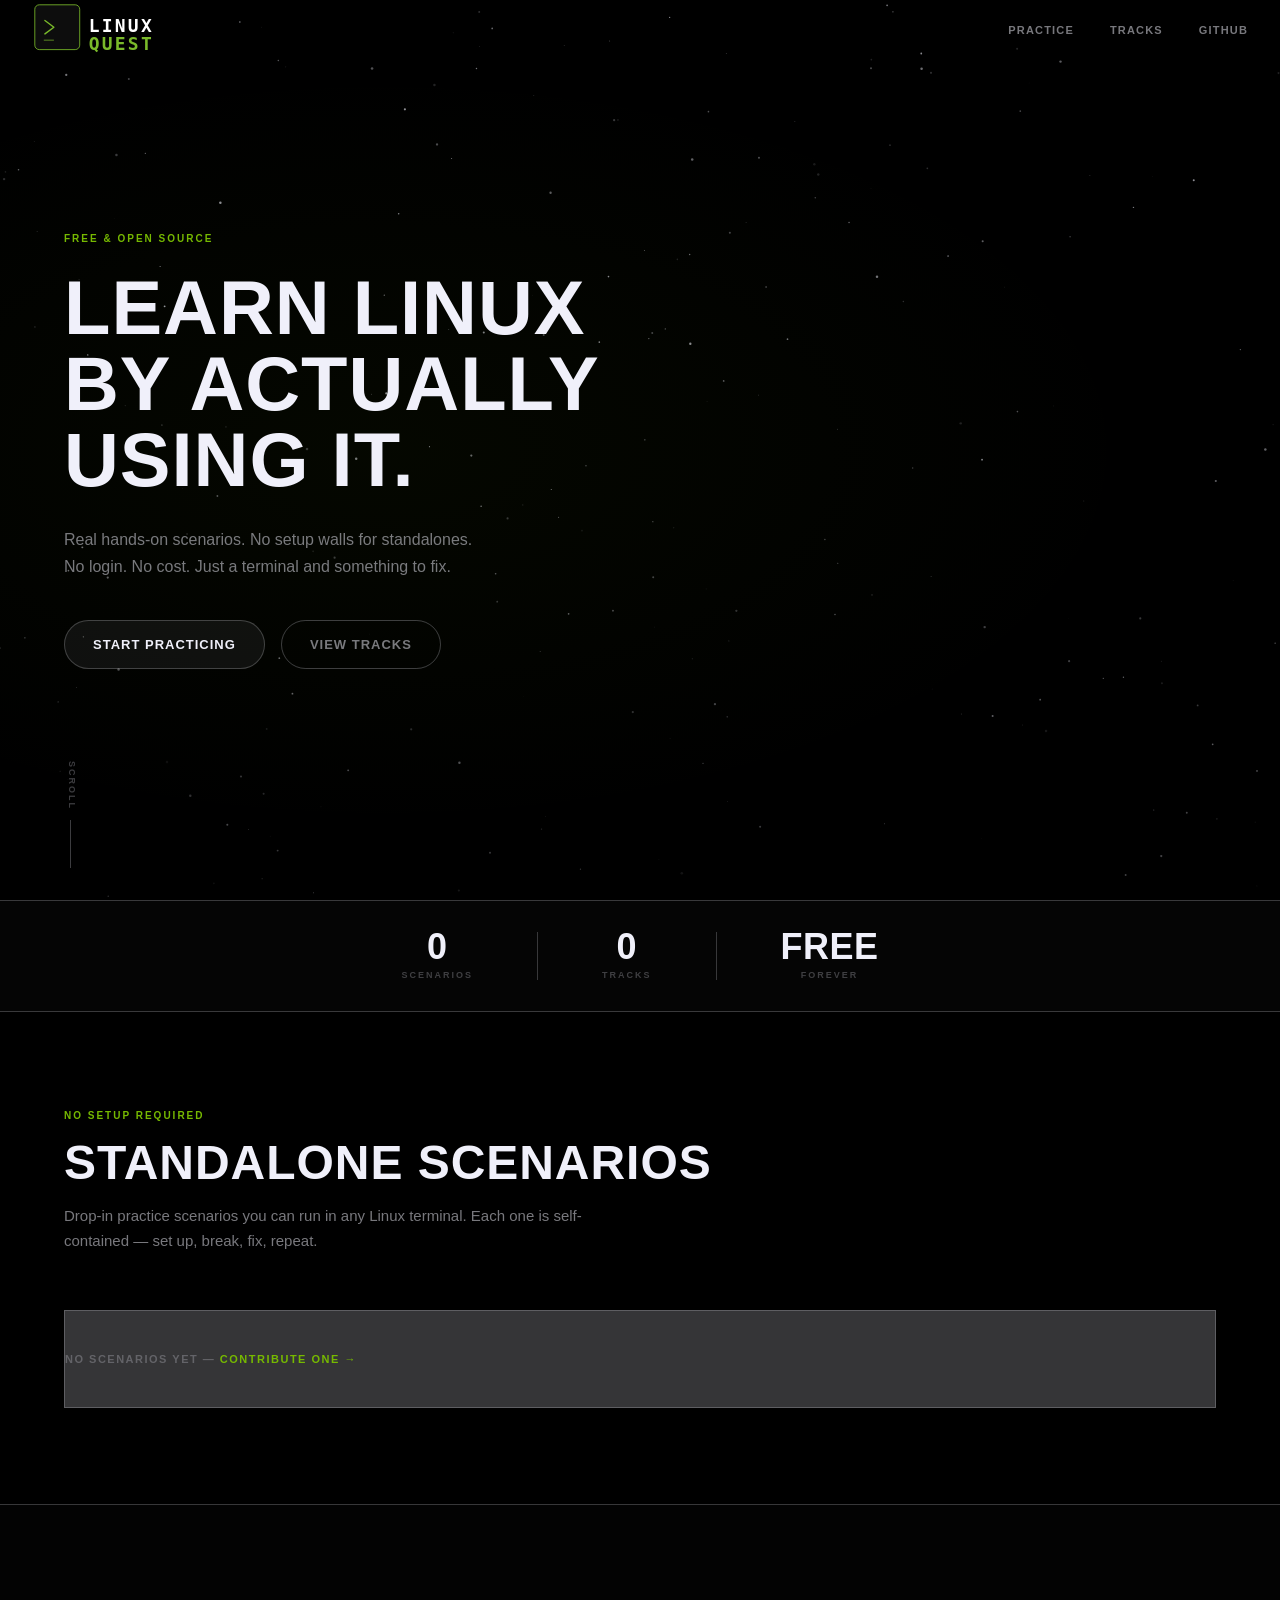
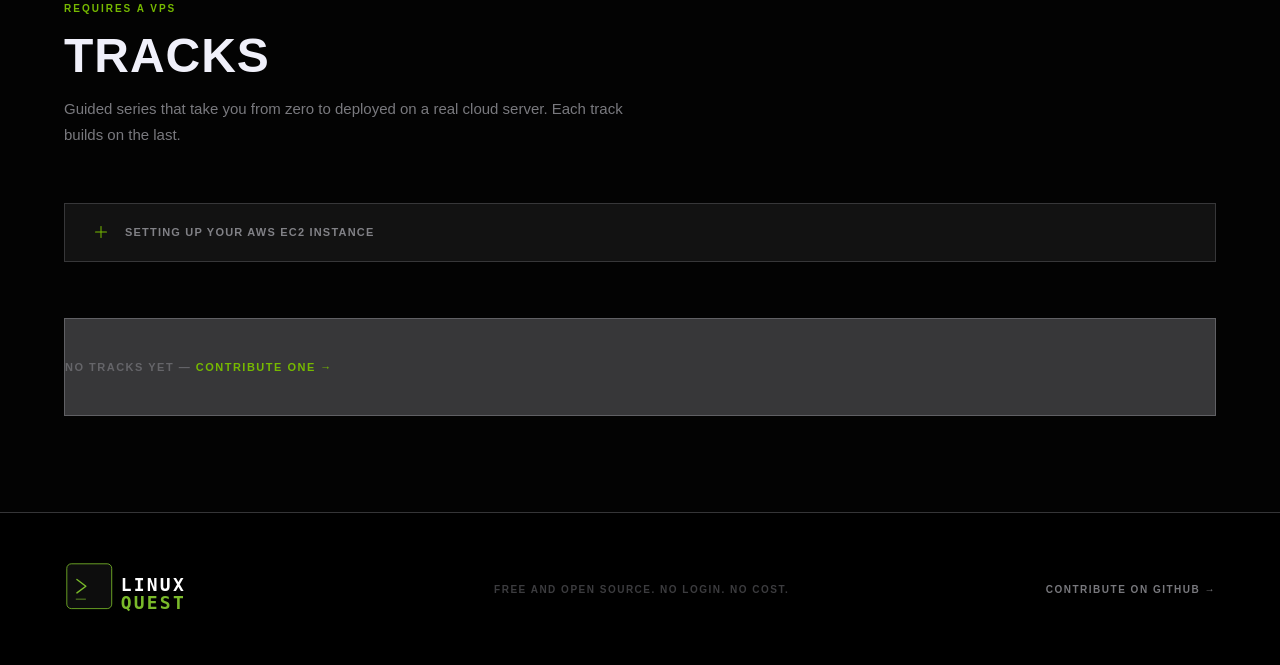
==== commit d1064851: "(design): Title replace with actual logo" ====
--- a/index.html
+++ b/index.html
@@ -5,6 +5,7 @@
   <meta name="viewport" content="width=device-width, initial-scale=1.0" />
   <title>LinuxQuest — Learn Linux &amp; DevOps by Doing</title>
   <meta name="description" content="Free, open source, hands-on Linux and DevOps practice scenarios. No login, no cost." />
+  <link rel="icon" type="image/svg+xml" href="assets/linuxquest_logo.svg" />
   <link rel="stylesheet" href="assets/css/style.css" />
 </head>
 <body>
@@ -12,7 +13,9 @@
   <!-- ── Navigation ─────────────────────────────────────────────────── -->
   <nav class="nav" id="nav">
     <div class="nav-inner">
-      <a href="index.html" class="nav-logo">LINUX<span class="accent">QUEST</span></a>
+      <a href="index.html" class="nav-logo">
+        <img src="assets/linuxquest_logo.svg" alt="LinuxQuest" class="nav-logo-img" />
+      </a>
       <div class="nav-links">
         <a href="#standalone" class="nav-link">PRACTICE</a>
         <a href="#tracks" class="nav-link">TRACKS</a>
@@ -134,7 +137,9 @@
   <!-- ── Footer ─────────────────────────────────────────────────────── -->
   <footer class="footer">
     <div class="footer-inner">
-      <a href="index.html" class="nav-logo footer-logo">LINUX<span class="accent">QUEST</span></a>
+      <a href="index.html" class="nav-logo footer-logo">
+        <img src="assets/linuxquest_logo.svg" alt="LinuxQuest" class="nav-logo-img" />
+      </a>
       <p class="footer-text">FREE AND OPEN SOURCE. NO LOGIN. NO COST.</p>
       <a href="https://github.com/HassanAbdullahHere/linux-quest"
          class="footer-link" target="_blank" rel="noopener">CONTRIBUTE ON GITHUB →</a>
--- a/assets/css/style.css
+++ b/assets/css/style.css
@@ -81,9 +81,17 @@
   font-weight: 700;
   letter-spacing: 1.5px;
   color: var(--spectral);
+  display: flex;
+  align-items: center;
 }
 
 .nav-logo .accent { color: var(--green); }
+
+.nav-logo-img {
+  height: 56px;
+  width: auto;
+  display: block;
+}
 
 .nav-links {
   display: flex;
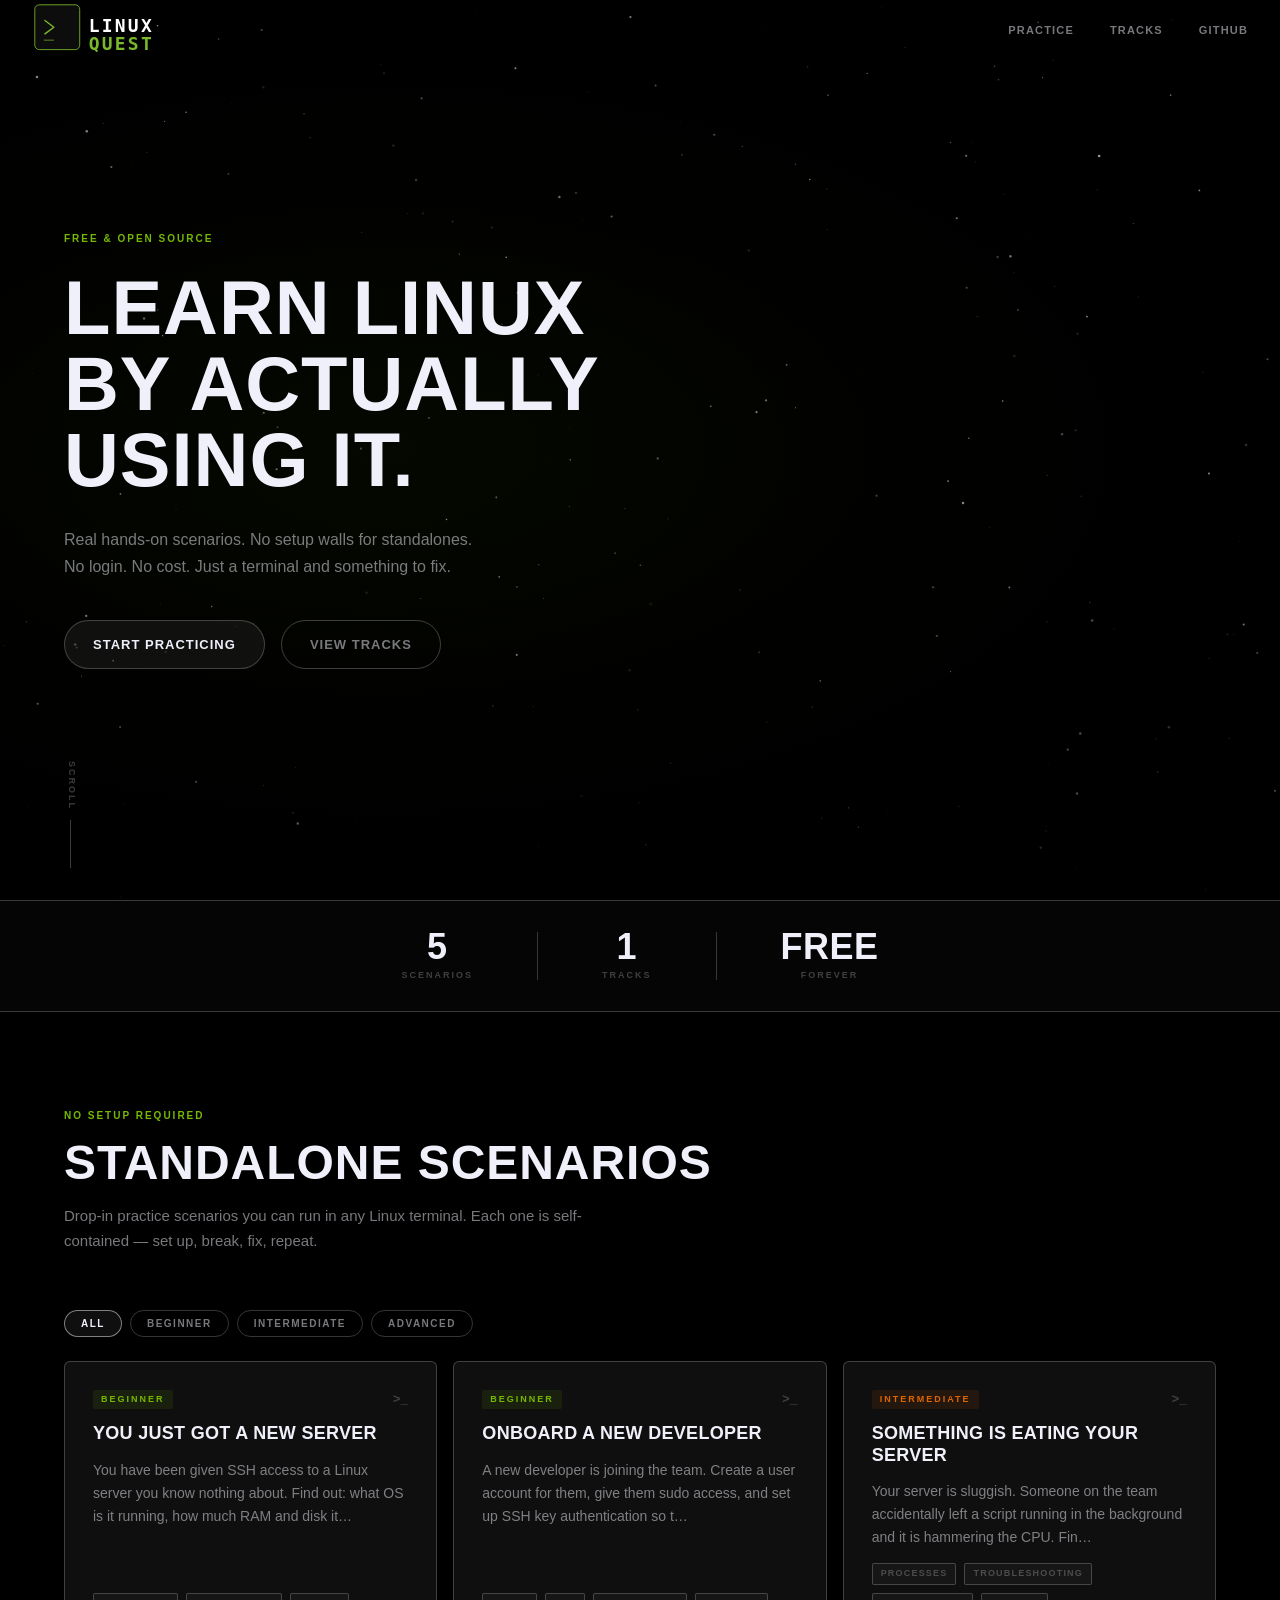
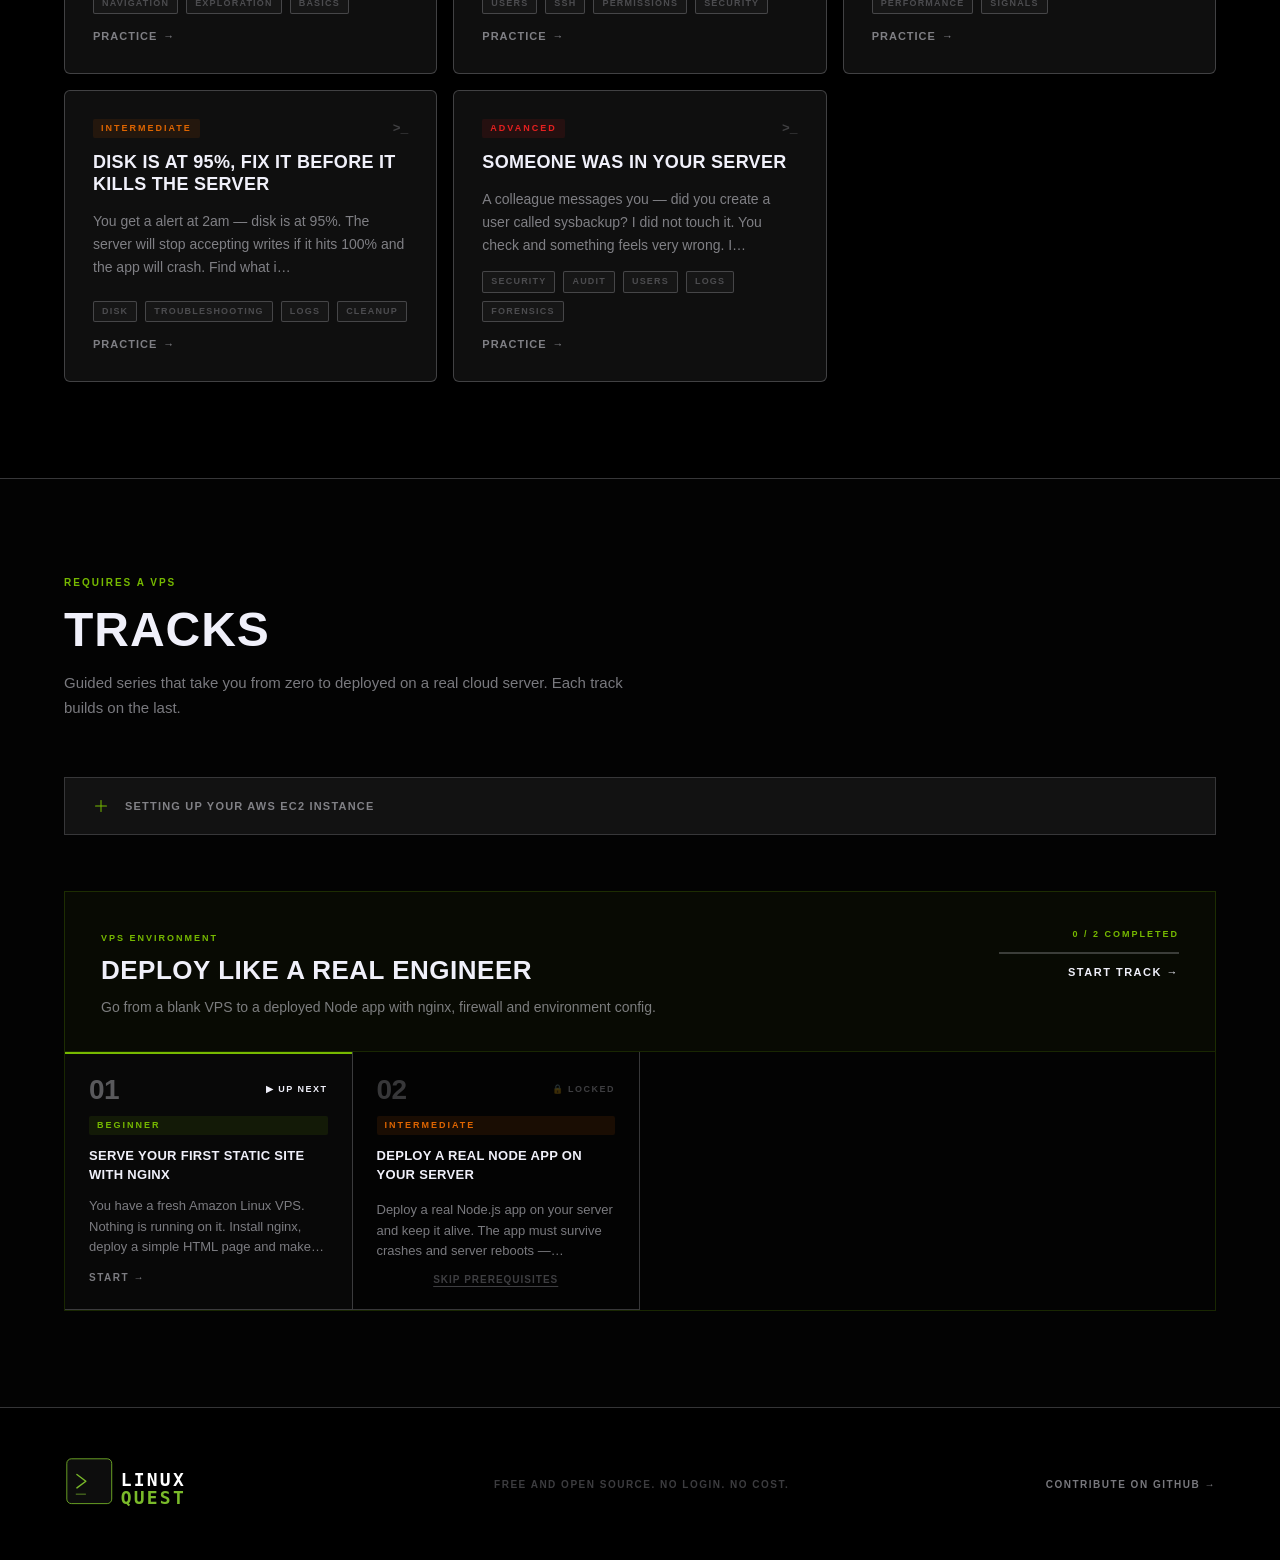
==== commit bb2ba72f: "feat: Filters based on dicculty added. Progress bar and continue where you left added." ====
--- a/index.html
+++ b/index.html
@@ -70,6 +70,17 @@
     </div>
   </div>
 
+  <!-- ── Continue Banner ──────────────────────────────────────────────── -->
+  <div class="continue-banner" id="continue-banner" hidden>
+    <div class="continue-inner">
+      <span class="continue-label">CONTINUE WHERE YOU LEFT OFF</span>
+      <a class="continue-link" id="continue-link" href="#">
+        <span class="continue-title" id="continue-title"></span>
+        <span class="continue-arrow">→</span>
+      </a>
+    </div>
+  </div>
+
   <!-- ── Standalone Scenarios ───────────────────────────────────────── -->
   <section class="scene scene-standalone" id="standalone">
     <div class="scene-inner">
@@ -78,9 +89,15 @@
         <h2 class="scene-title">STANDALONE SCENARIOS</h2>
         <p class="scene-desc">Drop-in practice scenarios you can run in any Linux terminal. Each one is self-contained — set up, break, fix, repeat.</p>
       </header>
-      <div id="standalone-grid" class="scenario-grid" aria-live="polite">
-        <p class="state-msg">LOADING SCENARIOS…</p>
+      <!-- Filter bar -->
+      <div class="filter-bar animate" id="filter-bar" hidden>
+        <button class="filter-pill active" data-filter="all">ALL</button>
+        <button class="filter-pill" data-filter="beginner">BEGINNER</button>
+        <button class="filter-pill" data-filter="intermediate">INTERMEDIATE</button>
+        <button class="filter-pill" data-filter="advanced">ADVANCED</button>
       </div>
+
+      <div id="standalone-grid" class="scenario-grid" aria-live="polite"></div>
     </div>
   </section>
 
--- a/assets/css/style.css
+++ b/assets/css/style.css
@@ -21,6 +21,9 @@
 /* ── Reset ──────────────────────────────────────────────────────────── */
 *, *::before, *::after { box-sizing: border-box; margin: 0; padding: 0; }
 
+/* Ensure [hidden] always wins over display:flex/grid/block rules */
+[hidden] { display: none !important; }
+
 html { scroll-behavior: smooth; }
 
 body {
@@ -454,21 +457,25 @@
 .scenario-grid {
   display: grid;
   grid-template-columns: repeat(auto-fill, minmax(300px, 1fr));
-  gap: 1px;
-  background: var(--ghost-border);
+  gap: 16px;
+}
+
+.scenario-card {
+  background: var(--ghost-bg);
   border: 1px solid var(--ghost-border);
-}
-
-.scenario-card {
-  background: var(--black);
-  padding: 32px;
+  border-radius: 6px;
+  padding: 28px;
   display: flex;
   flex-direction: column;
-  gap: 16px;
+  gap: 14px;
   cursor: pointer;
-  transition: background 0.25s;
+  transition: background 0.3s, border-color 0.3s,
+              transform 0.3s cubic-bezier(0.22, 1, 0.36, 1),
+              box-shadow 0.3s;
   position: relative;
   overflow: hidden;
+  text-decoration: none;
+  color: inherit;
 }
 
 .scenario-card::before {
@@ -477,15 +484,39 @@
   top: 0;
   left: 0;
   right: 0;
-  height: 1px;
+  height: 2px;
   background: var(--green);
   transform: scaleX(0);
   transform-origin: left;
-  transition: transform 0.35s cubic-bezier(0.22, 1, 0.36, 1);
-}
-
-.scenario-card:hover { background: var(--ghost-bg); }
+  transition: transform 0.4s cubic-bezier(0.22, 1, 0.36, 1);
+}
+
+.scenario-card:hover {
+  background: rgba(240, 240, 250, 0.05);
+  border-color: rgba(240, 240, 250, 0.3);
+  transform: translateY(-4px);
+  box-shadow: 0 16px 48px rgba(0,0,0,0.5), 0 0 0 1px rgba(118,185,0,0.1);
+}
+
 .scenario-card:hover::before { transform: scaleX(1); }
+
+/* Card header row */
+.card-header {
+  display: flex;
+  align-items: center;
+  justify-content: space-between;
+}
+
+.card-prompt {
+  font-family: monospace;
+  font-size: 13px;
+  font-weight: 700;
+  letter-spacing: 0;
+  color: var(--ghost-border);
+  transition: color 0.3s;
+}
+
+.scenario-card:hover .card-prompt { color: var(--green-dim); }
 
 /* Difficulty labels */
 .card-label {
@@ -493,11 +524,13 @@
   font-weight: 700;
   letter-spacing: 2px;
   text-transform: uppercase;
-}
-
-.card-label-beginner     { color: var(--green); }
-.card-label-intermediate { color: #df6500; }
-.card-label-advanced     { color: #e52020; }
+  padding: 3px 8px;
+  border-radius: 2px;
+}
+
+.card-label-beginner     { color: var(--green);  background: rgba(118,185,0,0.1); }
+.card-label-intermediate { color: #df6500;        background: rgba(223,101,0,0.1); }
+.card-label-advanced     { color: #e52020;        background: rgba(229,32,32,0.1); }
 
 .card-done {
   font-size: 9px;
@@ -511,7 +544,7 @@
 .card-meta {
   display: flex;
   align-items: center;
-  gap: 16px;
+  gap: 12px;
 }
 
 .card-title {
@@ -543,10 +576,42 @@
   letter-spacing: 1.2px;
   text-transform: uppercase;
   color: var(--faint);
+  background: rgba(240,240,250,0.03);
   border: 1px solid var(--ghost-border);
-  padding: 4px 10px;
+  padding: 3px 8px;
   border-radius: 2px;
-}
+  transition: color 0.2s, border-color 0.2s;
+}
+
+.scenario-card:hover .tag {
+  color: rgba(240,240,250,0.4);
+  border-color: rgba(240,240,250,0.2);
+}
+
+/* Card CTA (inline arrow link) */
+.card-cta {
+  margin-top: auto;
+  font-size: 11px;
+  font-weight: 700;
+  letter-spacing: 1px;
+  text-transform: uppercase;
+  color: var(--muted);
+  display: flex;
+  align-items: center;
+  gap: 6px;
+  transition: color 0.25s;
+}
+
+.scenario-card:hover .card-cta,
+.track-card:hover .card-cta { color: var(--green); }
+
+.card-cta .arrow {
+  display: inline-block;
+  transition: transform 0.25s cubic-bezier(0.22, 1, 0.36, 1);
+}
+
+.scenario-card:hover .card-cta .arrow,
+.track-card:hover .card-cta .arrow { transform: translateX(4px); }
 
 /* ── Accordion ────────────────────────────────────────────────────────── */
 .accordion {
@@ -678,93 +743,208 @@
 
 /* ── Tracks Grid ─────────────────────────────────────────────────────── */
 .tracks-grid {
+  display: flex;
+  flex-direction: column;
+  gap: 64px;
+}
+
+/* ── Track Block ─────────────────────────────────────────────────────── */
+.track-block { width: 100%; }
+
+/* Track header bar */
+.track-bar {
+  display: flex;
+  align-items: flex-start;
+  justify-content: space-between;
+  gap: 40px;
+  padding: 32px 36px;
+  background: rgba(118, 185, 0, 0.04);
+  border: 1px solid rgba(118, 185, 0, 0.2);
+  border-bottom: none;
+}
+
+.track-bar-left { flex: 1; min-width: 0; }
+
+.track-env-tag {
+  display: inline-block;
+  font-size: 9px;
+  font-weight: 700;
+  letter-spacing: 2px;
+  text-transform: uppercase;
+  color: var(--green);
+  margin-bottom: 10px;
+}
+
+.track-bar-title {
+  font-size: 26px;
+  font-weight: 700;
+  letter-spacing: 0.5px;
+  text-transform: uppercase;
+  color: var(--spectral);
+  line-height: 1.15;
+  margin-bottom: 10px;
+}
+
+.track-bar-desc {
+  font-size: 14px;
+  line-height: 1.65;
+  color: var(--muted);
+}
+
+.track-bar-right {
+  flex-shrink: 0;
+  display: flex;
+  flex-direction: column;
+  align-items: flex-end;
+  gap: 10px;
+  padding-top: 4px;
+}
+
+.track-bar-progress-label {
+  font-size: 9px;
+  font-weight: 700;
+  letter-spacing: 2px;
+  text-transform: uppercase;
+  color: var(--green);
+}
+
+.track-bar-progress {
+  width: 180px;
+  height: 2px;
+  background: var(--ghost-border);
+}
+
+.track-bar-progress-fill {
+  height: 100%;
+  background: var(--green);
+  transition: width 0.6s cubic-bezier(0.22, 1, 0.36, 1);
+}
+
+.track-bar-cta {
+  font-size: 11px;
+  font-weight: 700;
+  letter-spacing: 1.5px;
+  text-transform: uppercase;
+  color: var(--spectral);
+  text-decoration: none;
+  transition: color 0.2s;
+}
+.track-bar-cta:hover { color: var(--green); }
+.track-bar-cta .arrow { display: inline-block; transition: transform 0.2s; }
+.track-bar-cta:hover .arrow { transform: translateX(4px); }
+
+/* ── Scenario Cards Grid ─────────────────────────────────────────────── */
+.tsc-grid {
   display: grid;
-  grid-template-columns: repeat(auto-fill, minmax(340px, 1fr));
-  gap: 1px;
-  background: var(--ghost-border);
-  border: 1px solid var(--ghost-border);
-}
-
-.track-card {
-  background: #030303;
-  padding: 36px;
+  grid-template-columns: repeat(auto-fill, minmax(260px, 1fr));
+  border: 1px solid rgba(118, 185, 0, 0.2);
+}
+
+.tsc-card {
   display: flex;
   flex-direction: column;
-  gap: 16px;
+  gap: 12px;
+  padding: 24px;
+  border-right: 1px solid var(--ghost-border);
+  border-bottom: 1px solid var(--ghost-border);
   transition: background 0.25s;
   position: relative;
-  overflow: hidden;
-}
-
-.track-card::after {
+  color: inherit;
+}
+
+a.tsc-card { text-decoration: none; cursor: pointer; }
+a.tsc-card:hover { background: var(--ghost-bg); }
+
+.tsc-top {
+  display: flex;
+  align-items: center;
+  justify-content: space-between;
+}
+
+.tsc-num {
+  font-size: 28px;
+  font-weight: 700;
+  letter-spacing: -0.5px;
+  color: var(--ghost-border);
+  line-height: 1;
+}
+
+.tsc-status {
+  font-size: 9px;
+  font-weight: 700;
+  letter-spacing: 1.5px;
+  text-transform: uppercase;
+}
+
+.tsc-status-done    { color: var(--green); }
+.tsc-status-current { color: var(--spectral); }
+.tsc-status-locked  { color: var(--faint); }
+
+.tsc-title {
+  font-size: 13px;
+  font-weight: 700;
+  letter-spacing: 0.3px;
+  text-transform: uppercase;
+  color: var(--spectral);
+  line-height: 1.4;
+  flex: 1;
+}
+
+.tsc-desc {
+  font-size: 13px;
+  line-height: 1.6;
+  color: var(--muted);
+}
+
+.tsc-cta {
+  font-size: 10px;
+  font-weight: 700;
+  letter-spacing: 1.5px;
+  text-transform: uppercase;
+  color: var(--muted);
+  margin-top: auto;
+  transition: color 0.2s;
+}
+a.tsc-card:hover .tsc-cta { color: var(--green); }
+.tsc-cta .arrow { display: inline-block; transition: transform 0.2s; }
+a.tsc-card:hover .tsc-cta .arrow { transform: translateX(4px); }
+
+/* State variants */
+.tsc-done .tsc-num   { color: rgba(118, 185, 0, 0.35); }
+.tsc-current .tsc-num { color: rgba(240, 240, 250, 0.35); }
+
+.tsc-current {
+  background: rgba(240, 240, 250, 0.02);
+}
+.tsc-current::before {
   content: '';
   position: absolute;
-  bottom: 0;
-  left: 0;
-  right: 0;
-  height: 1px;
-  background: linear-gradient(to right, transparent, var(--green), transparent);
-  transform: scaleX(0);
-  transition: transform 0.5s cubic-bezier(0.22, 1, 0.36, 1);
-}
-
-.track-card:hover { background: rgba(240, 240, 250, 0.02); }
-.track-card:hover::after { transform: scaleX(1); }
-
-.track-env {
-  font-size: 9px;
-  font-weight: 700;
-  letter-spacing: 2px;
-  text-transform: uppercase;
-  color: var(--green);
-}
-
-.track-title {
-  font-size: 22px;
-  font-weight: 700;
-  letter-spacing: 0.5px;
-  text-transform: uppercase;
-  color: var(--spectral);
-  line-height: 1.15;
-}
-
-.track-desc {
-  font-size: 14px;
-  font-weight: 400;
-  line-height: 1.67;
-  color: var(--muted);
-  flex: 1;
-}
-
-/* Track step path */
-.track-path {
-  display: flex;
-  align-items: center;
-  gap: 6px;
-  flex-wrap: wrap;
-}
-
-.track-step {
-  font-size: 9px;
+  top: 0; left: 0; right: 0;
+  height: 2px;
+  background: var(--green);
+}
+
+.tsc-locked {
+  opacity: 0.45;
+  cursor: default;
+}
+
+.tsc-skip-btn {
+  background: none;
+  border: none;
+  color: var(--faint);
+  font-size: 10px;
   font-weight: 700;
   letter-spacing: 1px;
-  color: var(--faint);
-  border: 1px solid var(--ghost-border);
-  padding: 3px 8px;
-}
-
-.track-step-arrow {
-  font-size: 10px;
-  color: var(--ghost-border);
-}
-
-.track-count {
-  font-size: 9px;
-  font-weight: 700;
-  letter-spacing: 2px;
-  text-transform: uppercase;
-  color: var(--faint);
-}
+  text-transform: uppercase;
+  cursor: pointer;
+  padding: 0;
+  margin-top: auto;
+  text-decoration: underline;
+  text-underline-offset: 3px;
+  transition: color 0.2s;
+}
+.tsc-skip-btn:hover { color: var(--spectral); }
 
 /* ── Footer ─────────────────────────────────────────────────────────── */
 .footer {
@@ -849,7 +1029,10 @@
   .accordion-body { padding: 20px; }
 
   .scenario-grid { grid-template-columns: 1fr; }
-  .tracks-grid { grid-template-columns: 1fr; }
+  .tsc-grid { grid-template-columns: 1fr; }
+  .track-bar { flex-direction: column; gap: 24px; }
+  .track-bar-right { align-items: flex-start; }
+  .track-bar-progress { width: 100%; }
 }
 
 @media (max-width: 480px) {
@@ -857,3 +1040,776 @@
   .btn-ghost, .btn-ghost-dim { text-align: center; }
   .nav-inner { padding: 0 20px; }
 }
+
+/* ── Scenario Page ───────────────────────────────────────────────────── */
+.sp-main {
+  padding-top: 60px;
+  min-height: 100vh;
+}
+
+.sp-inner {
+  max-width: 1100px;
+  margin-inline: auto;
+  padding: 48px 72px 96px;
+}
+
+/* Top bar */
+.sp-topbar {
+  display: flex;
+  align-items: center;
+  justify-content: space-between;
+  flex-wrap: wrap;
+  gap: 16px;
+  margin-bottom: 48px;
+}
+
+.sp-back {
+  font-size: 13px;
+  font-weight: 700;
+  letter-spacing: 1.2px;
+  text-transform: uppercase;
+  color: var(--muted);
+  display: flex;
+  align-items: center;
+  gap: 6px;
+  transition: color 0.2s;
+}
+
+.sp-back:hover { color: var(--spectral); }
+
+/* Track progress bar */
+.tp-bar {
+  display: flex;
+  align-items: center;
+  gap: 6px;
+  flex-wrap: wrap;
+}
+
+.tp-step {
+  font-size: 11px;
+  font-weight: 700;
+  letter-spacing: 1px;
+  color: var(--faint);
+  border: 1px solid var(--ghost-border);
+  padding: 4px 10px;
+  border-radius: 2px;
+  transition: color 0.2s, border-color 0.2s, background 0.2s;
+}
+
+.tp-step.tp-done {
+  color: var(--green-dim);
+  border-color: rgba(118,185,0,0.3);
+}
+
+.tp-step.tp-current {
+  color: var(--green);
+  border-color: var(--green);
+  background: rgba(118,185,0,0.1);
+}
+
+.tp-arrow {
+  font-size: 12px;
+  color: var(--ghost-border);
+}
+
+/* Scenario header */
+.sp-header {
+  margin-bottom: 56px;
+  padding-bottom: 32px;
+  border-bottom: 1px solid var(--ghost-border);
+}
+
+.sp-header-meta {
+  display: flex;
+  align-items: center;
+  flex-wrap: wrap;
+  gap: 12px;
+  margin-bottom: 20px;
+}
+
+.sp-meta-tags {
+  display: flex;
+  flex-wrap: wrap;
+  gap: 8px;
+}
+
+.sp-title {
+  font-size: clamp(24px, 4vw, 40px);
+  font-weight: 700;
+  letter-spacing: 0.5px;
+  text-transform: uppercase;
+  color: var(--spectral);
+  line-height: 1.1;
+}
+
+/* Sections */
+.sp-section {
+  margin-bottom: 48px;
+  padding-bottom: 48px;
+  border-bottom: 1px solid var(--ghost-border);
+}
+
+.sp-section-label {
+  font-size: 13px;
+  font-weight: 700;
+  letter-spacing: 2px;
+  text-transform: uppercase;
+  color: var(--green);
+  margin-bottom: 20px;
+}
+
+.sp-section-body {
+  display: flex;
+  flex-direction: column;
+  gap: 16px;
+}
+
+/* Text styles */
+.sp-prose {
+  font-size: 17px;
+  line-height: 1.8;
+  color: var(--muted);
+}
+
+.sp-muted { color: var(--faint); }
+
+.sp-note {
+  font-size: 15px;
+  line-height: 1.7;
+  color: var(--muted);
+  background: rgba(118,185,0,0.06);
+  border-left: 2px solid var(--green);
+  padding: 12px 16px;
+  border-radius: 0 2px 2px 0;
+}
+
+.sp-problem {
+  font-size: 19px;
+  line-height: 1.8;
+  color: var(--spectral);
+}
+
+/* Setup commands */
+.sp-cmd-list {
+  display: flex;
+  flex-direction: column;
+  gap: 8px;
+}
+
+.sp-cmd {
+  display: flex;
+  align-items: center;
+  justify-content: space-between;
+  gap: 12px;
+  background: rgba(240,240,250,0.04);
+  border: 1px solid var(--ghost-border);
+  border-radius: 4px;
+  padding: 12px 16px;
+}
+
+.sp-cmd-code {
+  font-family: monospace;
+  font-size: 16px;
+  color: var(--spectral);
+  word-break: break-all;
+  flex: 1;
+}
+
+.sp-copy-btn {
+  font-size: 11px;
+  font-weight: 700;
+  letter-spacing: 1.2px;
+  text-transform: uppercase;
+  color: var(--muted);
+  background: none;
+  border: 1px solid var(--ghost-border);
+  border-radius: 4px;
+  padding: 6px 14px;
+  cursor: pointer;
+  white-space: nowrap;
+  flex-shrink: 0;
+  transition: color 0.2s, border-color 0.2s, background 0.2s;
+}
+
+.sp-copy-btn:hover { color: var(--spectral); border-color: rgba(240,240,250,0.4); background: rgba(240,240,250,0.06); }
+.sp-copy-btn.sp-copy-done { color: var(--green); border-color: rgba(118,185,0,0.5); background: rgba(118,185,0,0.08); }
+
+/* Hints */
+.sp-hints {
+  display: flex;
+  flex-direction: column;
+  gap: 12px;
+}
+
+.sp-hint-btn {
+  font-size: 14px;
+  font-weight: 700;
+  letter-spacing: 1px;
+  text-transform: uppercase;
+  color: var(--muted);
+  background: var(--ghost-bg);
+  border: 1px dashed var(--ghost-border);
+  border-radius: 4px;
+  padding: 14px 20px;
+  cursor: pointer;
+  text-align: left;
+  width: 100%;
+  transition: color 0.2s, border-color 0.2s, background 0.2s;
+}
+
+.sp-hint-btn:hover {
+  color: var(--spectral);
+  border-color: rgba(240,240,250,0.35);
+  background: rgba(240,240,250,0.06);
+}
+
+.sp-hint-item {
+  border: 1px solid var(--ghost-border);
+  border-radius: 4px;
+  padding: 16px 20px;
+  background: rgba(240,240,250,0.02);
+}
+
+.sp-hint-num {
+  font-size: 12px;
+  font-weight: 700;
+  letter-spacing: 1.5px;
+  text-transform: uppercase;
+  color: var(--green-dim);
+  display: block;
+  margin-bottom: 8px;
+}
+
+.sp-hint-text {
+  font-size: 16px;
+  line-height: 1.8;
+  color: var(--muted);
+}
+
+/* Commands chips */
+.sp-tags {
+  display: flex;
+  flex-wrap: wrap;
+  gap: 8px;
+}
+
+.sp-tags .tag,
+.sp-meta-tags .tag {
+  font-size: 14px;
+  color: var(--spectral);
+  border-color: rgba(240,240,250,0.3);
+  background: rgba(240,240,250,0.07);
+  font-family: monospace;
+  letter-spacing: 0.5px;
+  padding: 5px 12px;
+}
+
+/* Solution */
+.sp-toggle {
+  font-size: 14px;
+  font-weight: 700;
+  letter-spacing: 1px;
+  text-transform: uppercase;
+  color: var(--muted);
+  background: var(--ghost-bg);
+  border: 1px solid var(--ghost-border);
+  border-radius: 32px;
+  padding: 14px 28px;
+  cursor: pointer;
+  align-self: flex-start;
+  transition: color 0.2s, border-color 0.2s, background 0.2s;
+}
+
+.sp-toggle:hover {
+  color: var(--spectral);
+  border-color: rgba(240,240,250,0.4);
+  background: rgba(240,240,250,0.08);
+}
+
+.sp-toggle.sp-toggle-active {
+  color: var(--green);
+  border-color: rgba(118,185,0,0.4);
+}
+
+.sp-solution {
+  background: rgba(240,240,250,0.04);
+  border: 1px solid var(--ghost-border);
+  border-radius: 4px;
+  padding: 24px;
+  font-family: monospace;
+  font-size: 13px;
+  line-height: 1.8;
+  color: var(--spectral);
+  white-space: pre-wrap;
+  word-break: break-word;
+}
+
+/* Actions row */
+.sp-actions {
+  display: flex;
+  align-items: center;
+  gap: 16px;
+  flex-wrap: wrap;
+  padding: 40px 0 32px;
+  border-top: 1px solid var(--ghost-border);
+}
+
+.sp-complete-btn {
+  font-size: 14px;
+  font-weight: 700;
+  letter-spacing: 1.2px;
+  text-transform: uppercase;
+  color: var(--spectral);
+  background: rgba(118,185,0,0.12);
+  border: 1px solid rgba(118,185,0,0.35);
+  border-radius: 32px;
+  padding: 16px 36px;
+  cursor: pointer;
+  transition: background 0.2s, border-color 0.2s, color 0.2s;
+}
+
+.sp-complete-btn:hover {
+  background: rgba(118,185,0,0.22);
+  border-color: rgba(118,185,0,0.6);
+}
+
+.sp-complete-btn.sp-complete-done {
+  color: var(--green);
+  background: rgba(118,185,0,0.08);
+  border-color: rgba(118,185,0,0.3);
+}
+
+.sp-reset-btn {
+  font-size: 13px;
+  font-weight: 700;
+  letter-spacing: 1px;
+  text-transform: uppercase;
+  color: var(--faint);
+  background: none;
+  border: 1px solid var(--ghost-border);
+  border-radius: 32px;
+  padding: 14px 24px;
+  cursor: pointer;
+  transition: color 0.2s, border-color 0.2s;
+}
+
+.sp-reset-btn:hover { color: #e52020; border-color: rgba(229,32,32,0.4); }
+
+/* Track prev/next nav */
+.sp-track-nav {
+  display: flex;
+  justify-content: space-between;
+  align-items: center;
+  padding: 24px 0;
+  border-top: 1px solid var(--ghost-border);
+}
+
+.sp-prev, .sp-next {
+  font-size: 11px;
+  font-weight: 700;
+  letter-spacing: 1.2px;
+  text-transform: uppercase;
+  color: var(--muted);
+  display: flex;
+  align-items: center;
+  gap: 6px;
+  transition: color 0.2s;
+}
+
+.sp-prev:hover, .sp-next:hover { color: var(--spectral); }
+
+.sp-nav-disabled { color: var(--faint); cursor: default; pointer-events: none; }
+
+/* ── Solution steps ─────────────────────────────────────────────────── */
+.sp-solution-header {
+  display: flex;
+  align-items: center;
+  gap: 12px;
+  flex-wrap: wrap;
+}
+
+.sp-toggle-icon {
+  font-style: normal;
+  display: inline-block;
+  transition: transform 0.25s ease;
+  font-size: 12px;
+}
+
+.sp-toggle-icon-open {
+  transform: rotate(0deg);
+}
+
+.sp-copy-all-btn {
+  font-size: 12px;
+  font-weight: 700;
+  letter-spacing: 1px;
+  text-transform: uppercase;
+  color: var(--muted);
+  background: none;
+  border: 1px solid var(--ghost-border);
+  border-radius: 32px;
+  padding: 12px 22px;
+  cursor: pointer;
+  transition: color 0.2s, border-color 0.2s, background 0.2s;
+  white-space: nowrap;
+}
+
+.sp-copy-all-btn:hover {
+  color: var(--spectral);
+  border-color: rgba(240,240,250,0.4);
+  background: rgba(240,240,250,0.06);
+}
+
+.sp-copy-all-btn.sp-copy-done {
+  color: var(--green);
+  border-color: rgba(118,185,0,0.4);
+}
+
+/* Solution reveal animation */
+@keyframes sp-reveal {
+  from { opacity: 0; transform: translateY(-8px); }
+  to   { opacity: 1; transform: translateY(0); }
+}
+
+.sp-solution-wrap {
+  display: flex;
+  flex-direction: column;
+  gap: 10px;
+}
+
+.sp-solution-wrap.sp-solution-open {
+  animation: sp-reveal 0.3s cubic-bezier(0.22, 1, 0.36, 1) forwards;
+}
+
+/* Numbered step */
+.sp-step {
+  display: flex;
+  align-items: flex-start;
+  gap: 18px;
+  background: rgba(240,240,250,0.03);
+  border: 1px solid var(--ghost-border);
+  border-radius: 8px;
+  padding: 18px 20px;
+  transition: border-color 0.2s, background 0.2s;
+}
+
+.sp-step:hover {
+  border-color: rgba(240,240,250,0.18);
+  background: rgba(240,240,250,0.05);
+}
+
+.sp-step-note {
+  font-size: 15px;
+  color: var(--muted);
+  padding: 4px 0;
+}
+
+.sp-step-num {
+  flex-shrink: 0;
+  width: 32px;
+  height: 32px;
+  background: rgba(118,185,0,0.12);
+  border: 1px solid rgba(118,185,0,0.35);
+  border-radius: 50%;
+  display: flex;
+  align-items: center;
+  justify-content: center;
+  font-size: 13px;
+  font-weight: 700;
+  color: var(--green);
+  line-height: 1;
+  margin-top: 2px;
+}
+
+/* Content area to the right of the number badge */
+.sp-step-content {
+  flex: 1;
+  display: flex;
+  flex-direction: column;
+  gap: 10px;
+  min-width: 0;
+}
+
+/* Optional description label above commands */
+.sp-step-label {
+  font-size: 15px;
+  font-weight: 600;
+  color: var(--muted);
+  line-height: 1.5;
+}
+
+/* Stack of individual command rows */
+.sp-step-cmds {
+  display: flex;
+  flex-direction: column;
+  gap: 6px;
+}
+
+/* Explanation text below a command block */
+.sp-step-explanation {
+  font-size: 13px;
+  color: var(--muted);
+  line-height: 1.6;
+  margin-top: 2px;
+  padding-left: 2px;
+  opacity: 0.85;
+}
+
+/* Single command row: code + copy button side by side */
+.sp-step-cmd {
+  display: flex;
+  align-items: center;
+  justify-content: space-between;
+  gap: 14px;
+  background: rgba(0, 0, 0, 0.28);
+  border: 1px solid rgba(240,240,250,0.1);
+  border-radius: 5px;
+  padding: 10px 14px;
+}
+
+/* Inline label before the command (e.g. "OS info") */
+.sp-step-cmd-label {
+  font-family: monospace;
+  font-size: 13px;
+  font-weight: 700;
+  color: var(--green);
+  white-space: nowrap;
+  flex-shrink: 0;
+  opacity: 0.85;
+}
+
+.sp-step-code {
+  font-family: monospace;
+  font-size: 15px;
+  line-height: 1.6;
+  color: var(--spectral);
+  white-space: pre-wrap;
+  word-break: break-word;
+  flex: 1;
+}
+
+/* Hint animations */
+@keyframes sp-hint-in {
+  from { opacity: 0; transform: translateY(-10px); }
+  to   { opacity: 1; transform: translateY(0); }
+}
+
+.sp-hint-new {
+  opacity: 0;
+}
+
+.sp-hint-new.sp-hint-visible {
+  animation: sp-hint-in 0.35s cubic-bezier(0.22, 1, 0.36, 1) forwards;
+}
+
+.sp-hint-btn-icon {
+  margin-right: 6px;
+}
+
+/* ── Scenario page responsive ────────────────────────────────────────── */
+@media (max-width: 1024px) {
+  .sp-inner { padding: 40px 40px 72px; }
+}
+
+@media (max-width: 768px) {
+  .sp-inner { padding: 32px 24px 64px; }
+  .sp-topbar { flex-direction: column; align-items: flex-start; gap: 12px; }
+  .sp-actions { flex-direction: column; align-items: flex-start; }
+}
+
+@media (max-width: 480px) {
+  .sp-cmd { flex-direction: column; align-items: flex-start; gap: 8px; }
+  .sp-step { gap: 10px; }
+  .sp-step-cmd { flex-direction: column; align-items: flex-start; gap: 8px; }
+  .sp-step-cmd .sp-copy-btn { align-self: flex-end; }
+  .sp-copy-btn { align-self: flex-end; }
+}
+
+/* ── Continue Banner ─────────────────────────────────────────────────── */
+.continue-banner {
+  background: rgba(118, 185, 0, 0.05);
+  border-top: 1px solid rgba(118, 185, 0, 0.2);
+  border-bottom: 1px solid rgba(118, 185, 0, 0.2);
+}
+
+.continue-inner {
+  max-width: 1400px;
+  margin-inline: auto;
+  padding: 14px 64px;
+  display: flex;
+  align-items: center;
+  gap: 20px;
+  flex-wrap: wrap;
+}
+
+.continue-label {
+  font-size: 9px;
+  font-weight: 700;
+  letter-spacing: 2px;
+  text-transform: uppercase;
+  color: var(--green);
+  flex-shrink: 0;
+}
+
+.continue-link {
+  display: flex;
+  align-items: center;
+  gap: 8px;
+  font-size: 13px;
+  font-weight: 700;
+  letter-spacing: 0.5px;
+  text-transform: uppercase;
+  color: var(--spectral);
+  text-decoration: none;
+  transition: color 0.2s;
+}
+
+.continue-link:hover { color: var(--green); }
+
+.continue-arrow {
+  display: inline-block;
+  transition: transform 0.2s cubic-bezier(0.22, 1, 0.36, 1);
+}
+
+.continue-link:hover .continue-arrow { transform: translateX(4px); }
+
+@media (max-width: 768px) {
+  .continue-inner { padding: 12px 24px; }
+}
+
+/* ── Filter Bar ──────────────────────────────────────────────────────── */
+.filter-bar {
+  display: flex;
+  align-items: center;
+  gap: 8px;
+  flex-wrap: wrap;
+  margin-bottom: 24px;
+}
+
+.filter-pill {
+  font-size: 10px;
+  font-weight: 700;
+  letter-spacing: 1.5px;
+  text-transform: uppercase;
+  color: var(--muted);
+  background: transparent;
+  border: 1px solid var(--ghost-border);
+  border-radius: var(--radius-btn);
+  padding: 7px 16px;
+  cursor: pointer;
+  transition: color 0.2s, border-color 0.2s, background 0.2s;
+}
+
+.filter-pill:hover {
+  color: var(--spectral);
+  border-color: rgba(240, 240, 250, 0.35);
+  background: var(--ghost-bg);
+}
+
+.filter-pill.active {
+  color: var(--spectral);
+  border-color: rgba(240, 240, 250, 0.5);
+  background: var(--ghost-bg);
+}
+
+.filter-pill[data-filter="beginner"].active  { color: var(--green);  border-color: rgba(118,185,0,0.5);  background: rgba(118,185,0,0.08); }
+.filter-pill[data-filter="intermediate"].active { color: #df6500; border-color: rgba(223,101,0,0.5); background: rgba(223,101,0,0.08); }
+.filter-pill[data-filter="advanced"].active  { color: #e52020;  border-color: rgba(229,32,32,0.5);  background: rgba(229,32,32,0.08); }
+
+.scenario-card.filter-hidden { display: none; }
+
+/* ── Skeleton Loading ────────────────────────────────────────────────── */
+@keyframes shimmer {
+  0%   { background-position: -600px 0; }
+  100% { background-position: 600px 0; }
+}
+
+.sk-card {
+  background: var(--ghost-bg);
+  border: 1px solid var(--ghost-border);
+  border-radius: 6px;
+  padding: 28px;
+  display: flex;
+  flex-direction: column;
+  gap: 14px;
+  min-height: 200px;
+}
+
+.sk-line {
+  border-radius: 3px;
+  background: linear-gradient(90deg,
+    rgba(240,240,250,0.04) 0%,
+    rgba(240,240,250,0.10) 50%,
+    rgba(240,240,250,0.04) 100%);
+  background-size: 600px 100%;
+  animation: shimmer 1.6s infinite linear;
+}
+
+.sk-line-sm  { height: 10px; width: 60px; }
+.sk-line-md  { height: 12px; width: 100%; }
+.sk-line-lg  { height: 20px; width: 80%; }
+.sk-line-xl  { height: 20px; width: 60%; }
+
+/* ── Next Scenario (Track) ───────────────────────────────────────────── */
+.sp-next-wrap {
+  margin-top: 24px;
+  padding: 20px 24px;
+  background: rgba(118, 185, 0, 0.06);
+  border: 1px solid rgba(118, 185, 0, 0.25);
+  border-radius: 6px;
+  display: flex;
+  align-items: center;
+  justify-content: space-between;
+  gap: 16px;
+  flex-wrap: wrap;
+  animation: sp-reveal 0.35s cubic-bezier(0.22, 1, 0.36, 1) forwards;
+}
+
+.sp-next-label {
+  font-size: 9px;
+  font-weight: 700;
+  letter-spacing: 2px;
+  text-transform: uppercase;
+  color: var(--green);
+  margin-bottom: 4px;
+}
+
+.sp-next-title {
+  font-size: 15px;
+  font-weight: 700;
+  letter-spacing: 0.3px;
+  text-transform: uppercase;
+  color: var(--spectral);
+}
+
+.sp-next-btn {
+  font-size: 12px;
+  font-weight: 700;
+  letter-spacing: 1.2px;
+  text-transform: uppercase;
+  color: var(--spectral);
+  background: rgba(118,185,0,0.12);
+  border: 1px solid rgba(118,185,0,0.4);
+  border-radius: var(--radius-btn);
+  padding: 12px 24px;
+  cursor: pointer;
+  text-decoration: none;
+  display: inline-flex;
+  align-items: center;
+  gap: 6px;
+  transition: background 0.2s, border-color 0.2s;
+  white-space: nowrap;
+  flex-shrink: 0;
+}
+
+.sp-next-btn:hover {
+  background: rgba(118,185,0,0.22);
+  border-color: rgba(118,185,0,0.6);
+}
+
+.sp-next-btn .arrow {
+  display: inline-block;
+  transition: transform 0.2s;
+}
+
+.sp-next-btn:hover .arrow { transform: translateX(4px); }
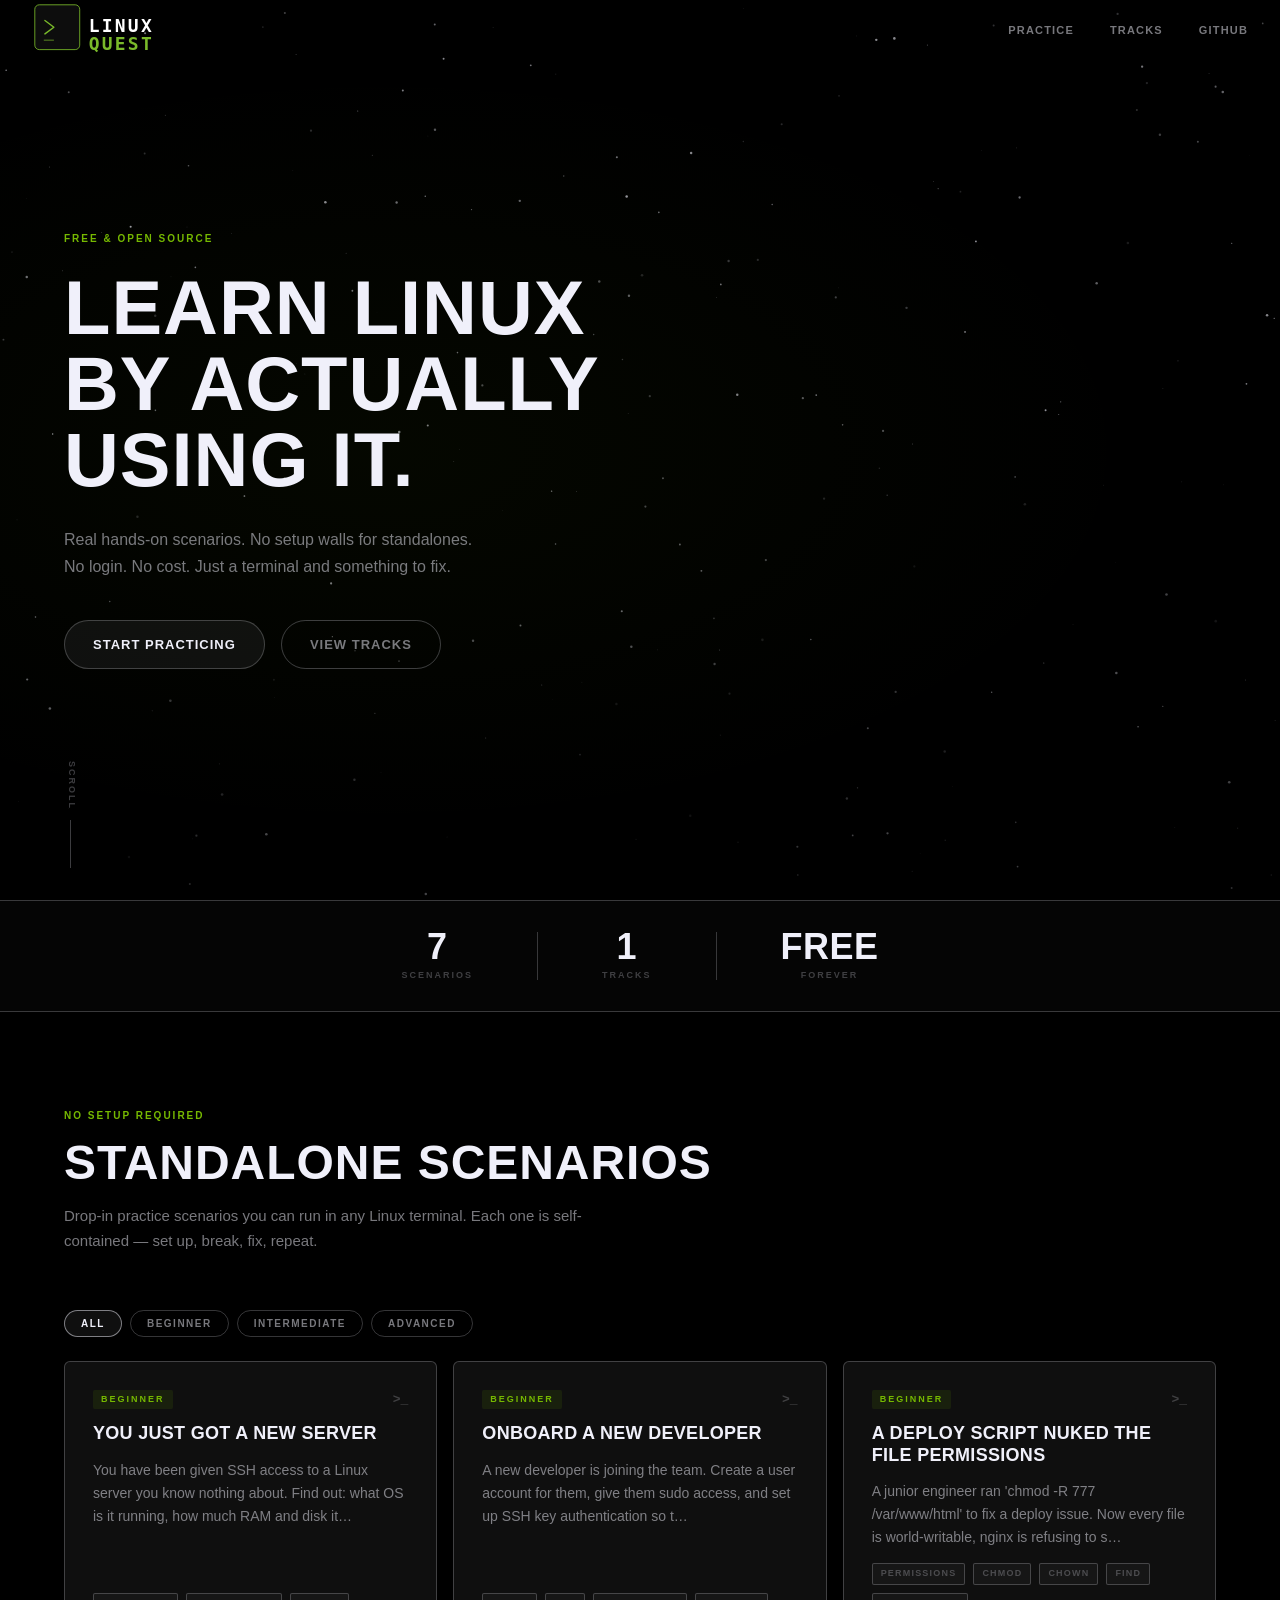
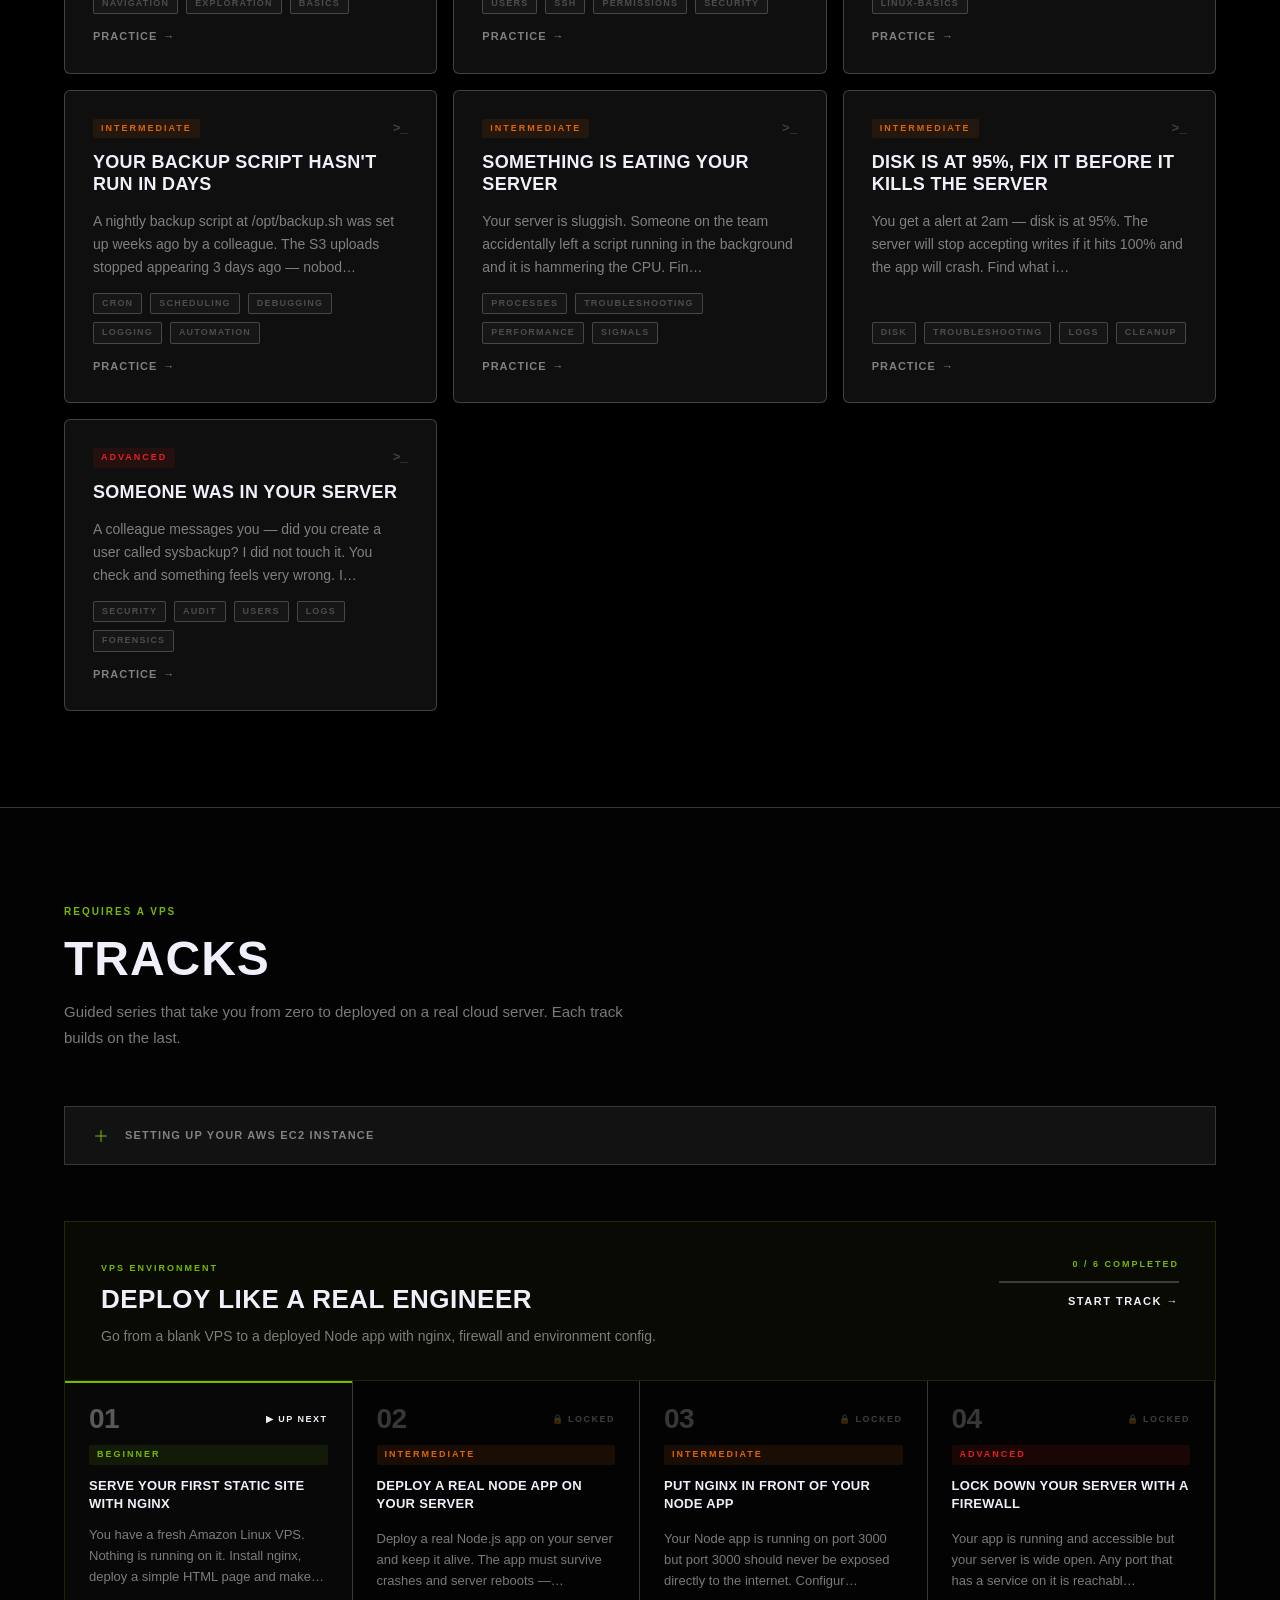
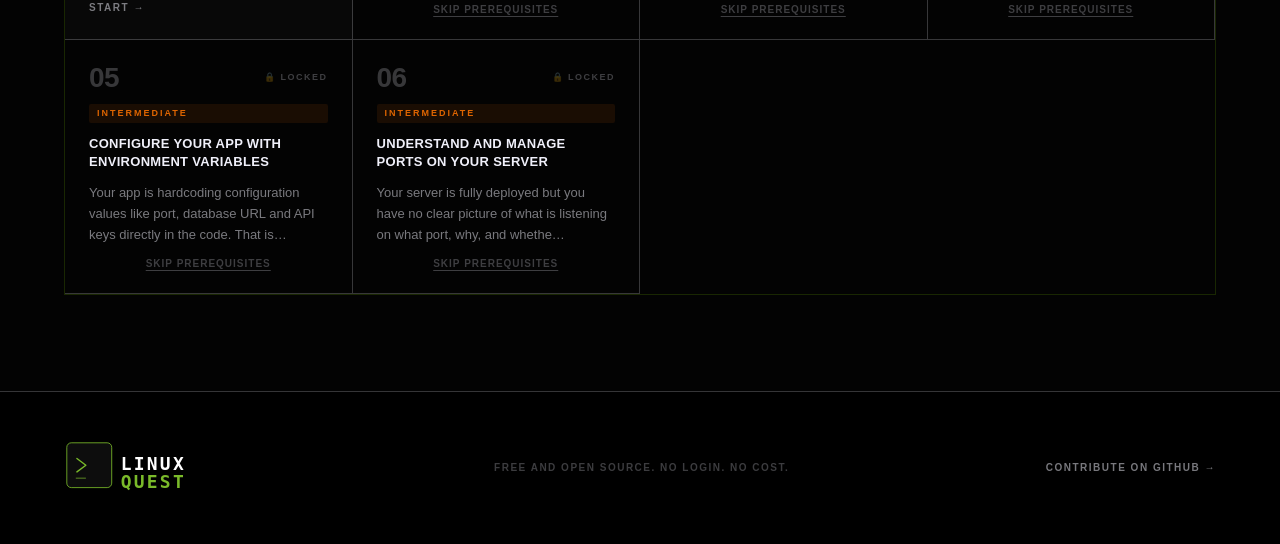
==== commit 89282559: "added: Two new standalone scenarios" ====
--- a/index.html
+++ b/index.html
@@ -162,7 +162,6 @@
          class="footer-link" target="_blank" rel="noopener">CONTRIBUTE ON GITHUB →</a>
     </div>
   </footer>
-
   <script src="assets/js/app.js"></script>
 </body>
 </html>
